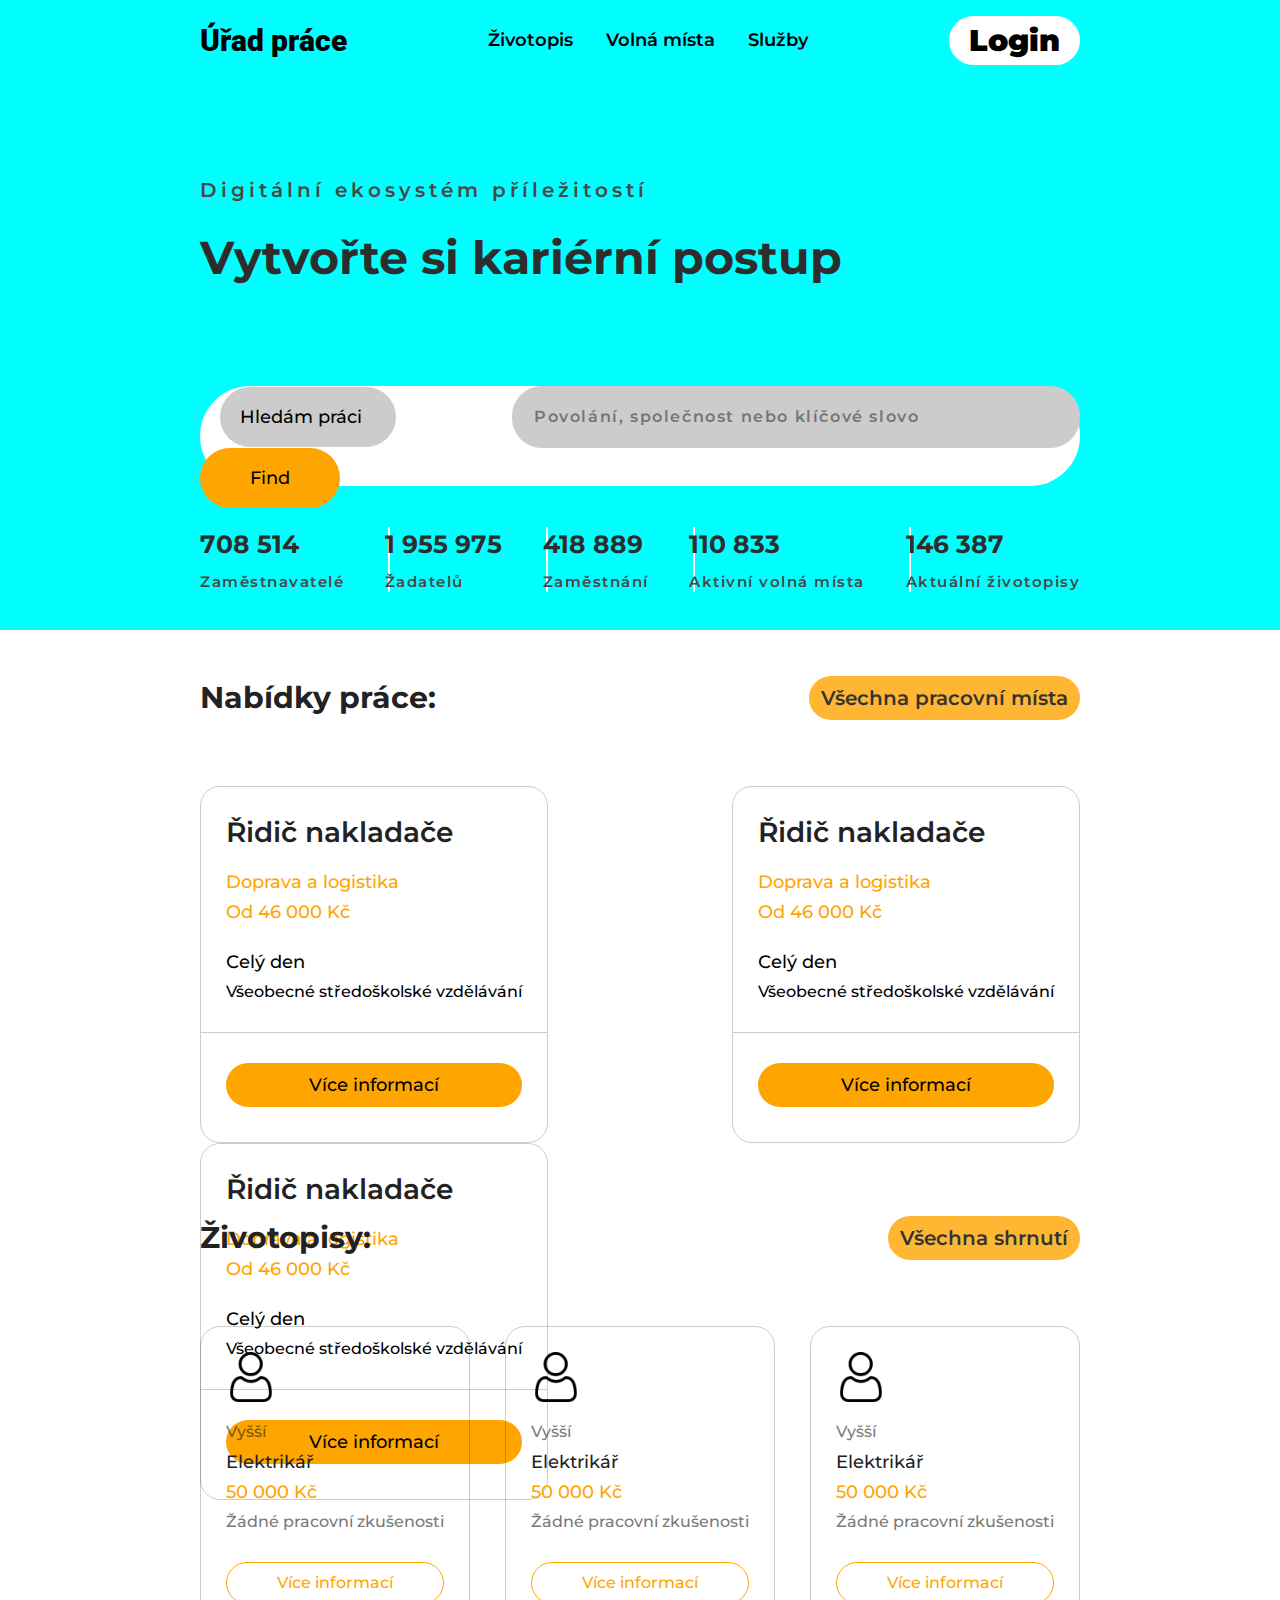
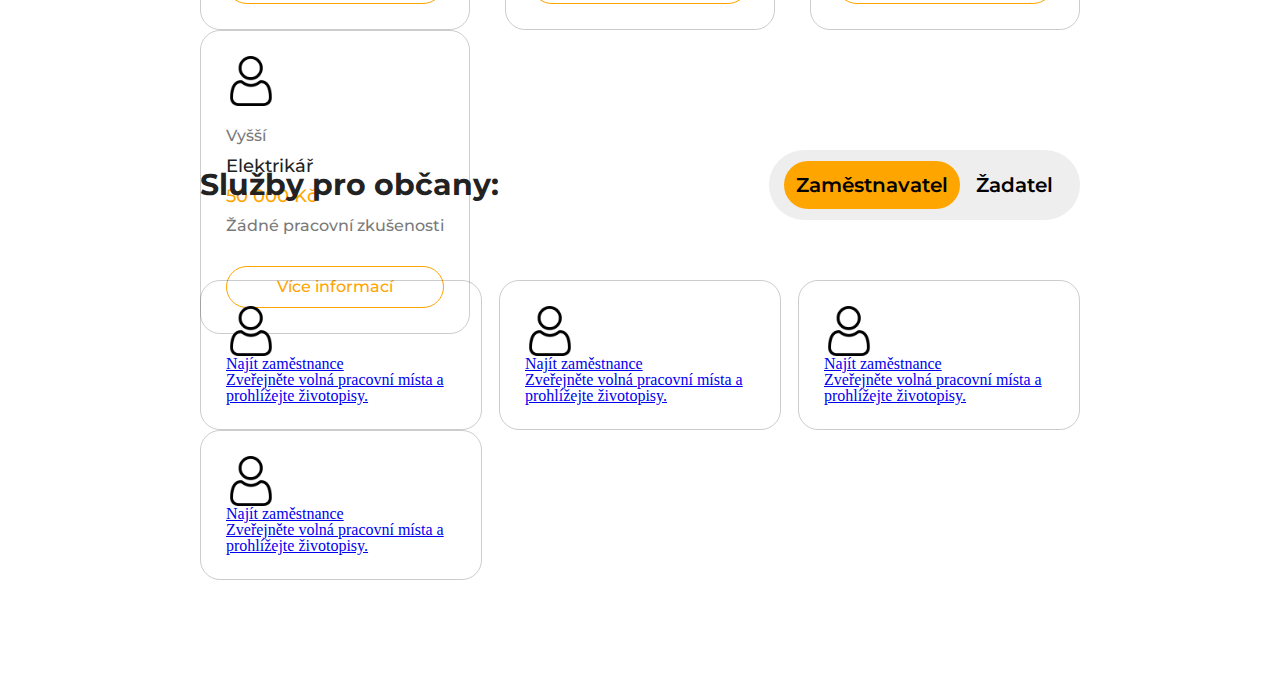
==== index.html @ 02a64252 "New page" ====
<!DOCTYPE html>
<html lang="en">
<head>
    <meta charset="UTF-8">
    <meta http-equiv="X-UA-Compatible" content="IE=edge">
    <meta name="viewport" content="width=device-width, initial-scale=1.0">
    <link rel="stylesheet" href="/css/reset.css">
    <link rel="stylesheet" href="/css/style.css">
    <link rel="stylesheet" href="/css/phone-version.css">
    <link rel="preconnect" href="https://fonts.googleapis.com"> 
    <link rel="preconnect" href="https://fonts.gstatic.com" crossorigin> 
    <link href="https://fonts.googleapis.com/css2?family=Montserrat:wght@400;500;600;700&family=Roboto:wght@900&display=swap" rel="stylesheet">
    <title>Úřad práce</title>
</head>
<body>
    <header>
        <div class="header">
            <div class="wrapper">
                <div class="logo">
                    <a href="#" class="logo__button">
                        <h3>Úřad práce</h3>
                    </a>
                </div>
                <div class="menu__button">
                    <span></span>
                    <span></span>
                    <span></span>
                </div>
                <div class="main__buttons">
                    <ul>
                        <li class="main__buttons-text"><a href="#">Životopis</a></li>
                        <li class="main__buttons-text"><a href="#">Volná místa</a></li>
                        <li class="main__buttons-text"><a href="#">Služby</a></li>
                    </ul>
                </div>
                <a href="/login/index.html" class="login">
                    <h3>Login</h3>
                </a>
            </div>
            <div class="subtitles">
                <p>Digitální ekosystém příležitostí</p>
                <h3>Vytvořte si kariérní postup</h3>
            </div>
            <div class="find__work">
                <a href="#" class="work__menu">
                    <p>Hledám práci</p>
                </a>
                <a href="#" class="work__menu_2">
                    <p>Hledám zaměstnance</p>
                </a>
                <form action="#" class="work__input">
                    <input type="text" placeholder="Povolání, společnost nebo klíčové slovo">
                </form>
                <a href="#" class="find">
                    <p>Find</p>
                </a>
            </div>
            <div class="numbers">
                <div class="numbers__info">
                    <h3>708 514</h3>
                    <p>Zaměstnavatelé</p>
                </div>
                <span></span>
                <div class="numbers__info">
                    <h3>1 955 975</h3>
                    <p>Žadatelů</p>
                </div>
                <span></span>
                <div class="numbers__info">
                    <h3>418 889</h3>
                    <p>Zaměstnání</p>
                </div>
                <span></span>
                <div class="numbers__info">
                    <h3>110 833</h3>
                    <p>Aktivní volná místa</p>
                </div>
                <span></span>
                <div class="numbers__info">
                    <h3>146 387</h3>
                    <p>Aktuální životopisy</p>
                </div>
            </div>
        </div>
    </header>
    <section class="main__section">
        <div class="work__list-info">
            <h3>Nabídky práce:</h3>
            <a href="#">Všechna pracovní místa</a>
        </div>

        <div class="work__list">

            <div class="list__item">
                <h3>Řidič nakladače</h3>
                <h2>Doprava a logistika<h2>
                <h2>Od 46 000 Kč<h2>
                <p>Сelý den</p>
                <p>Všeobecné středoškolské vzdělávání</p>
                <span></span>
                <div class="list__item-footer">
                    <a href="#">
                        <p>Více informací</p>
                    </a>
                </div>
            </div>

            <div class="list__item">
                <h3>Řidič nakladače</h3>
                <h2>Doprava a logistika<h2>
                <h2>Od 46 000 Kč<h2>
                <p>Сelý den</p>
                <p>Všeobecné středoškolské vzdělávání</p>
                <span></span>
                <div class="list__item-footer">
                    <a href="#">
                        <p>Více informací</p>
                    </a>
                </div>
            </div>

            <div class="list__item">
                <h3>Řidič nakladače</h3>
                <h2>Doprava a logistika<h2>
                <h2>Od 46 000 Kč<h2>
                <p>Сelý den</p>
                <p>Všeobecné středoškolské vzdělávání</p>
                <span></span>
                <div class="list__item-footer">
                    <a href="#">
                        <p>Více informací</p>
                    </a>
                </div>
            </div>

        </div>
    </section>

    <section class="main__section-2">
        <div class="cv__info">
            <h3>Životopisy:</h3>
            <a href="#">Všechna shrnutí</a>
        </div>
        <div class="cv__list">

            <div class="cv__item">
                <img src="./img/user.png" alt="user icon">
                <p>Vyšší</p>
                <h3>Elektrikář</h3>
                <h2>50 000 Kč</h2>
                <p>Žádné pracovní zkušenosti</p>
                <div class="cv__item-footer">
                    <a href="#">
                        <p>Více informací</p>
                    </a>
                </div>
            </div>

            <div class="cv__item">
                <img src="./img/user.png" alt="user icon">
                <p>Vyšší</p>
                <h3>Elektrikář</h3>
                <h2>50 000 Kč</h2>
                <p>Žádné pracovní zkušenosti</p>
                <div class="cv__item-footer">
                    <a href="#">
                        <p>Více informací</p>
                    </a>
                </div>
            </div>

            <div class="cv__item">
                <img src="./img/user.png" alt="user icon">
                <p>Vyšší</p>
                <h3>Elektrikář</h3>
                <h2>50 000 Kč</h2>
                <p>Žádné pracovní zkušenosti</p>
                <div class="cv__item-footer">
                    <a href="#">
                        <p>Více informací</p>
                    </a>
                </div>
            </div>

            <div class="cv__item">
                <img src="./img/user.png" alt="user icon">
                <p>Vyšší</p>
                <h3>Elektrikář</h3>
                <h2>50 000 Kč</h2>
                <p>Žádné pracovní zkušenosti</p>
                <div class="cv__item-footer">
                    <a href="#">
                        <p>Více informací</p>
                    </a>
                </div>
            </div>

        </div>
    </section>

    <section class="main__section-3">
        <div class="sluzby__info">
            <h3>Služby pro občany:</h3>
            <div class="sluzby__button">
                <a href="#">Zaměstnavatel</a>
                <a href="#">Žadatel</a>
            </div>
        </div>

        <div class="sluzby__list">
            <div class="sluzby__item">
                <a href="#">
                    <img src="./img/user.png" alt="user icon">
                    <h3>Najít zaměstnance</h3>
                    <h2>Zveřejněte volná pracovní místa a prohlížejte životopisy.</h2>
                </a>
            </div>
            <div class="sluzby__item">
                <a href="#">
                    <img src="./img/user.png" alt="user icon">
                    <h3>Najít zaměstnance</h3>
                    <h2>Zveřejněte volná pracovní místa a prohlížejte životopisy.</h2>
                </a>
            </div>
            <div class="sluzby__item">
                <a href="#">
                    <img src="./img/user.png" alt="user icon">
                    <h3>Najít zaměstnance</h3>
                    <h2>Zveřejněte volná pracovní místa a prohlížejte životopisy.</h2>
                </a>
            </div>
            <div class="sluzby__item">
                <a href="#">
                    <img src="./img/user.png" alt="user icon">
                    <h3>Najít zaměstnance</h3>
                    <h2>Zveřejněte volná pracovní místa a prohlížejte životopisy.</h2>
                </a>
            </div>
        </div>
    </section>
    <script src="/js/main.js"></script>
</body>
</html>
---- css/style.css ----
header{
    height: 70vh;
    background-color: aqua;
}
.wrapper{
    height: 80px;
    display: flex;
    flex-wrap: wrap;
    align-items: center;
    justify-content: space-between;

    padding: 0 200px;
}
.logo__button{
    text-decoration: none;
    cursor: pointer;
}
.logo__button h3{
    font-family: 'Roboto', sans-serif;
    font-weight: 900;
    font-size: 30px;
    line-height: 21px;
    color: #000;
}
.menu__button{
    display: none;
    background: #fff;
	padding: 10px;
	border-radius: 30px;
	cursor: pointer;
}
.menu__button span{
    display: block;
	width: 25px;
	height: 4px;
	background-color: #444;
	margin: 4px 0;
}
.main__buttons{
    width: 40%;
}
.main__buttons ul{
    display: flex;
    flex-wrap: wrap;
    align-items: center;
    justify-content: space-around;
}
.main__buttons ul li{
    font-family: 'Montserrat', sans-serif;
    font-style: normal;
    font-weight: 600;
    font-size: 18px;
    line-height: 22px;
}
.main__buttons ul li a{
    text-decoration: none;
    cursor: pointer;
    color: #000;
}
.main__buttons ul li a:hover{
    text-decoration: none;
    cursor: pointer;
    color: orange;
}
.login{
    background-color: #fff;
    padding: 12px 20px;
    border-radius: 30px;
}
.login{
    text-decoration: none;
    cursor: pointer;
    transition: 500ms ease;
}
.login h3{
    font-family: 'Montserrat', sans-serif;
    font-style: normal;
    font-weight: 900;
    font-size: 30px;
    line-height: 25px;
    color: #000;
}
.login:hover{
    background-color: #ddd;
}
.subtitles{
    padding: 100px 0 0 200px;
}
.subtitles p{
    font-family: 'Montserrat', sans-serif;
    font-style: normal;
    font-weight: 600;
    font-size: 20px;
    line-height: 20px;
    letter-spacing: 0.2em;
    color: #474747;
}
.subtitles h3{
    padding-top: 30px;
    font-family: 'Montserrat', sans-serif;
    font-style: normal;
    font-weight: 700;
    font-size: 46px;
    line-height: 56px;
    color: #2D2D2D;
}
.find__work{
    height: 100px;
    border-radius: 50px;
    background-color: #fff;
    margin: 100px 200px 0 200px;
    display: flex;
    flex-wrap: wrap;
    align-items: center;
    justify-content: space-between;
}
.find__work a:first-child {
    text-decoration: none;
    cursor: pointer;
    color: #000;
    margin-left: 20px;
    background-color: #ccc;
    display: flex;
    flex-wrap: wrap;
    align-items: center;
    border-radius: 30px;
    width: 20%;
    padding: 20px 0;
}
.work__menu_2{
    text-decoration: none;
    cursor: pointer;
    color: #000;
    margin-left: 20px;
    background-color: #ccc;
    display: none;
    flex-wrap: wrap;
    align-items: center;
    border-radius: 30px;
    width: 20%;
    padding: 20px 0;
}
.find__work a p{
    font-family: 'Montserrat', sans-serif;
    font-style: normal;
    font-weight: 500;
    font-size: 18px;
    line-height: 20px;
    margin-left: 20px;
}
.find__work form{
    text-decoration: none;
    cursor: pointer;
    width: 60%;
    background-color: #ccc;
    padding: 20px 20px;
    border-radius: 30px;
}
.find__work form input{
    border: 0;
    width: 90%;
    background-color: #ccc;
    font-family: 'Montserrat', sans-serif;
    font-style: normal;
    font-weight: 600;
    font-size: 16px;
    line-height: 20px;
    letter-spacing: 0.1em;
    color: #474747;
}
.find{
    text-decoration: none;
    color: #000;
    margin-right: 20px;
    margin-left: -20px;
    
}
.find p{
    background-color: orange;
    padding: 20px 50px;
    border-radius: 30px;
}
.numbers{
    display: flex;
    flex-wrap: wrap;
    align-items: center;
    justify-content: space-between;
    padding: 0 200px;
}
.numbers span{
    margin-right: -50px;
    margin-top: 40px;
    display: block;
    height: 65px;
    background-color: #fff;
    width: 2px;
}
.numbers__info h3{
    padding-top: 30px;
    font-family: 'Montserrat', sans-serif;
    font-style: normal;
    font-weight: 700;
    font-size: 25px;
    line-height: 56px;
    color: #2D2D2D;
}
.numbers__info p{
    font-family: 'Montserrat', sans-serif;
    font-style: normal;
    font-weight: 600;
    font-size: 15px;
    line-height: 20px;
    letter-spacing: 0.1em;
    color: #474747;
}
.main__section{
    height: 60vh;
}
.work__list-info{
    display: flex;
    flex-wrap: wrap;
    align-items: center;
    justify-content: space-between;
    padding: 0 200px;
    margin-top: 40px;
}
.work__list-info h3{
    font-family: 'Montserrat', sans-serif;
    font-style: normal;
    font-weight: 700;
    font-size: 30px;
    line-height: 56px;
}
.work__list-info a{
    background-color: orange;
    padding: 12px 12px;
    border-radius: 30px;
    text-decoration: none;
    font-family: 'Montserrat', sans-serif;
    font-style: normal;
    font-weight: 600;
    font-size: 20px;
    line-height: 20px;
    color: black;
    opacity: 0.8;
    transition: 300ms;
}
.work__list-info a:hover{
    opacity: 1;
    transition: 300ms;
}
.work__list{
    margin-top: 60px;
    display: flex;
    flex-wrap: wrap;
    align-items: center;
    justify-content: space-between;
    padding: 0 200px;
}
.list__item{
    padding: 25px 25px;
    border: 1px solid rgba(0, 0, 0, 0.2);
    border-radius: 20px;
}
.list__item span{
    display: flex;
    flex-wrap: wrap;
    align-items: center;
    margin-left: -25px;
    padding-right: 50px;
    width: 100%;
	height: 1px;
	background-color: rgba(0, 0, 0, 0.2);
}
.list__item h3{
    font-family: 'Montserrat', sans-serif;
    font-style: normal;
    font-weight: 600;
    font-size: 28px;
    line-height: 20px;
    margin-top: 10px;
    margin-bottom:30px;
}
.list__item h2{
    margin-bottom: 10px;
    font-family: 'Montserrat', sans-serif;
    font-style: normal;
    font-weight: 500;
    font-size:18px;
    line-height: 20px;
    color: orange;
}
.list__item p{
    color: black;
    margin-bottom: 7px;
    font-family: 'Montserrat', sans-serif;
    font-style: normal;
    font-weight: 500;
    font-size: 16px;
    line-height: 20px;
    margin-bottom: 10px;
}
.list__item p:first-child{
    font-size: 18px;
    margin-top: 30px;
}
.list__item p:not(:first-child){
    padding-bottom: 20px;
}
.list__item-footer a{
    text-decoration: none;
    text-align: center;
    align-items: center;
    border-radius: 30px;
}
.list__item-footer a p{
    display: block;
    background-color: orange;
    padding: 12px 0;
    border-radius: 30px;
    font-family: 'Montserrat', sans-serif;
    font-style: normal;
    font-weight: 500;
    line-height: 20px;
}
.main__section-2{
    height: 60vh;
}
.cv__info{
    display: flex;
    flex-wrap: wrap;
    align-items: center;
    padding: 0 200px;
    justify-content: space-between;
}
.cv__info h3{
    font-family: 'Montserrat', sans-serif;
    font-style: normal;
    font-weight: 700;
    font-size: 30px;
    line-height: 56px;
}
.cv__info a{
    background-color: orange;
    padding: 12px 12px;
    border-radius: 30px;
    text-decoration: none;
    font-family: 'Montserrat', sans-serif;
    font-style: normal;
    font-weight: 600;
    font-size: 20px;
    line-height: 20px;
    color: black;
    opacity: 0.8;
    transition: 300ms;
}
.cv__info a:hover{
    opacity: 1;
    transition: 300ms;
}
.cv__list{
    margin-top: 60px;
    display: flex;
    flex-wrap: wrap;
    align-items: center;
    justify-content: space-between;
    padding: 0 200px;
}
.cv__item{
    padding: 25px 25px;
    border: 1px solid rgba(0, 0, 0, 0.2);
    border-radius: 20px;
}
.cv__item img{
    height: 50px;
    width: 50px;
    margin-bottom: 20px;
}
.cv__item p{
    font-family: 'Montserrat', sans-serif;
    font-style: normal;
    font-weight: 500;
    font-size: 16px;
    line-height: 20px;
    opacity: 0.6;
    padding-bottom: 10px;
}
.cv__item h3{
    font-family: 'Montserrat', sans-serif;
    font-style: normal;
    font-weight: 500;
    font-size: 18px;
    line-height: 20px;
    padding-bottom: 10px;
}
.cv__item h2{
    font-family: 'Montserrat', sans-serif;
    font-style: normal;
    font-weight: 500;
    font-size: 18px;
    line-height: 20px;
    padding-bottom: 10px;
    color: orange;
}
.cv__item-footer a{
    margin-top: 20px;
    display: block;
    text-decoration: none;
    border: 1px solid orange;
    border-radius: 30px;
}
.cv__item-footer a p{
    text-align: center;
    color: orange;
    opacity: 1;
    padding: 10px 10px;
}
.main__section-3{
    height: 60vh;
}
.sluzby__info{
    display: flex;
    flex-wrap: wrap;
    align-items: center;
    justify-content: space-between;
    padding: 0 200px;
}
.sluzby__info h3{
    font-family: 'Montserrat', sans-serif;
    font-style: normal;
    font-weight: 700;
    font-size: 30px;
    line-height: 56px;
}
.sluzby__button{
    background-color: #eee;
    padding: 25px 15px;
    border-radius: 35px;

}
.sluzby__info a:first-child{
    background-color: orange;
}
.sluzby__info a{
    padding: 12px 12px;
    border-radius: 30px;
    text-decoration: none;
    font-family: 'Montserrat', sans-serif;
    font-style: normal;
    font-weight: 600;
    font-size: 20px;
    line-height: 20px;
    color: black;
}
.sluzby__item a img{
    height: 50px;
    width: 50px;
}
.sluzby__list{
    display: flex;
    flex-wrap: wrap;
    align-items: center;
    justify-content: space-between;
    padding: 0 200px;
    margin-top: 60px;
}
.sluzby__item{
    width: 230px;
    padding: 25px 25px;
    border: 1px solid rgba(0, 0, 0, 0.2);
    border-radius: 20px;
}
---- css/phone-version.css ----
@media screen and (min-width: 200px) and (max-width: 699px) {
    header{
        height: 85vh;
    }
    .wrapper{
        padding: 0 0;
        justify-content: space-around;
    }
    .menu__button{
        display: block;
    }
    .logo__button h3{
        font-size: 24px;
    }
    .login h3{
        font-size: 20px;
    }
    .main__buttons{
        display: none;
    }
    .subtitles {
        padding: 100px 0 0 0;
    }
    .subtitles h3{
        font-size: 38px;
        padding-left: 10px;
    }
    .subtitles p{
        font-size: 16px;
        padding-left: 10px;
    }
    .main__section{
        height: 175vh;
    }
    .find__work{
        margin: 200px 0 0 0;
    }
    .work__menu_2{
        display: flex;
        position: absolute;
        height: 20px;
        min-width: 70%;
        margin-top: -200px;
        margin-left: 10px;
    }
    .find__work a:first-child{
        position: absolute;
        height: 20px;
        min-width: 70%;
        margin-top: -340px;
        margin-left: 10px;
    }
    .find__work a p{
        font-size: 16px;
    }
    .numbers{
        display: none;
    }
    .find__work form{
        margin-left: 10px;
        width: 55%;
    }
    .find__work form input{
        font-size: 14px;
    }
    .find p{
        width:30%;
        padding: 20px 30px;
    }
    .work__list-info{
        padding: 0 30px;
    }
    .work__list-info h3{
        padding-bottom: 20px;
    }
    .work__list{
        padding: 0 30px;
    }
    .list__item{
        margin-bottom: 30px;
    }
    .main__section-2{
        height: 190vh;
    }
    .cv__info{
        padding: 0 30px;
    }
    .cv__info h3{
        padding-bottom: 20px;
    }
    .cv__list{
        padding: 0 30px;
    }
    .cv__item{
        margin-bottom: 30px;
    }
}
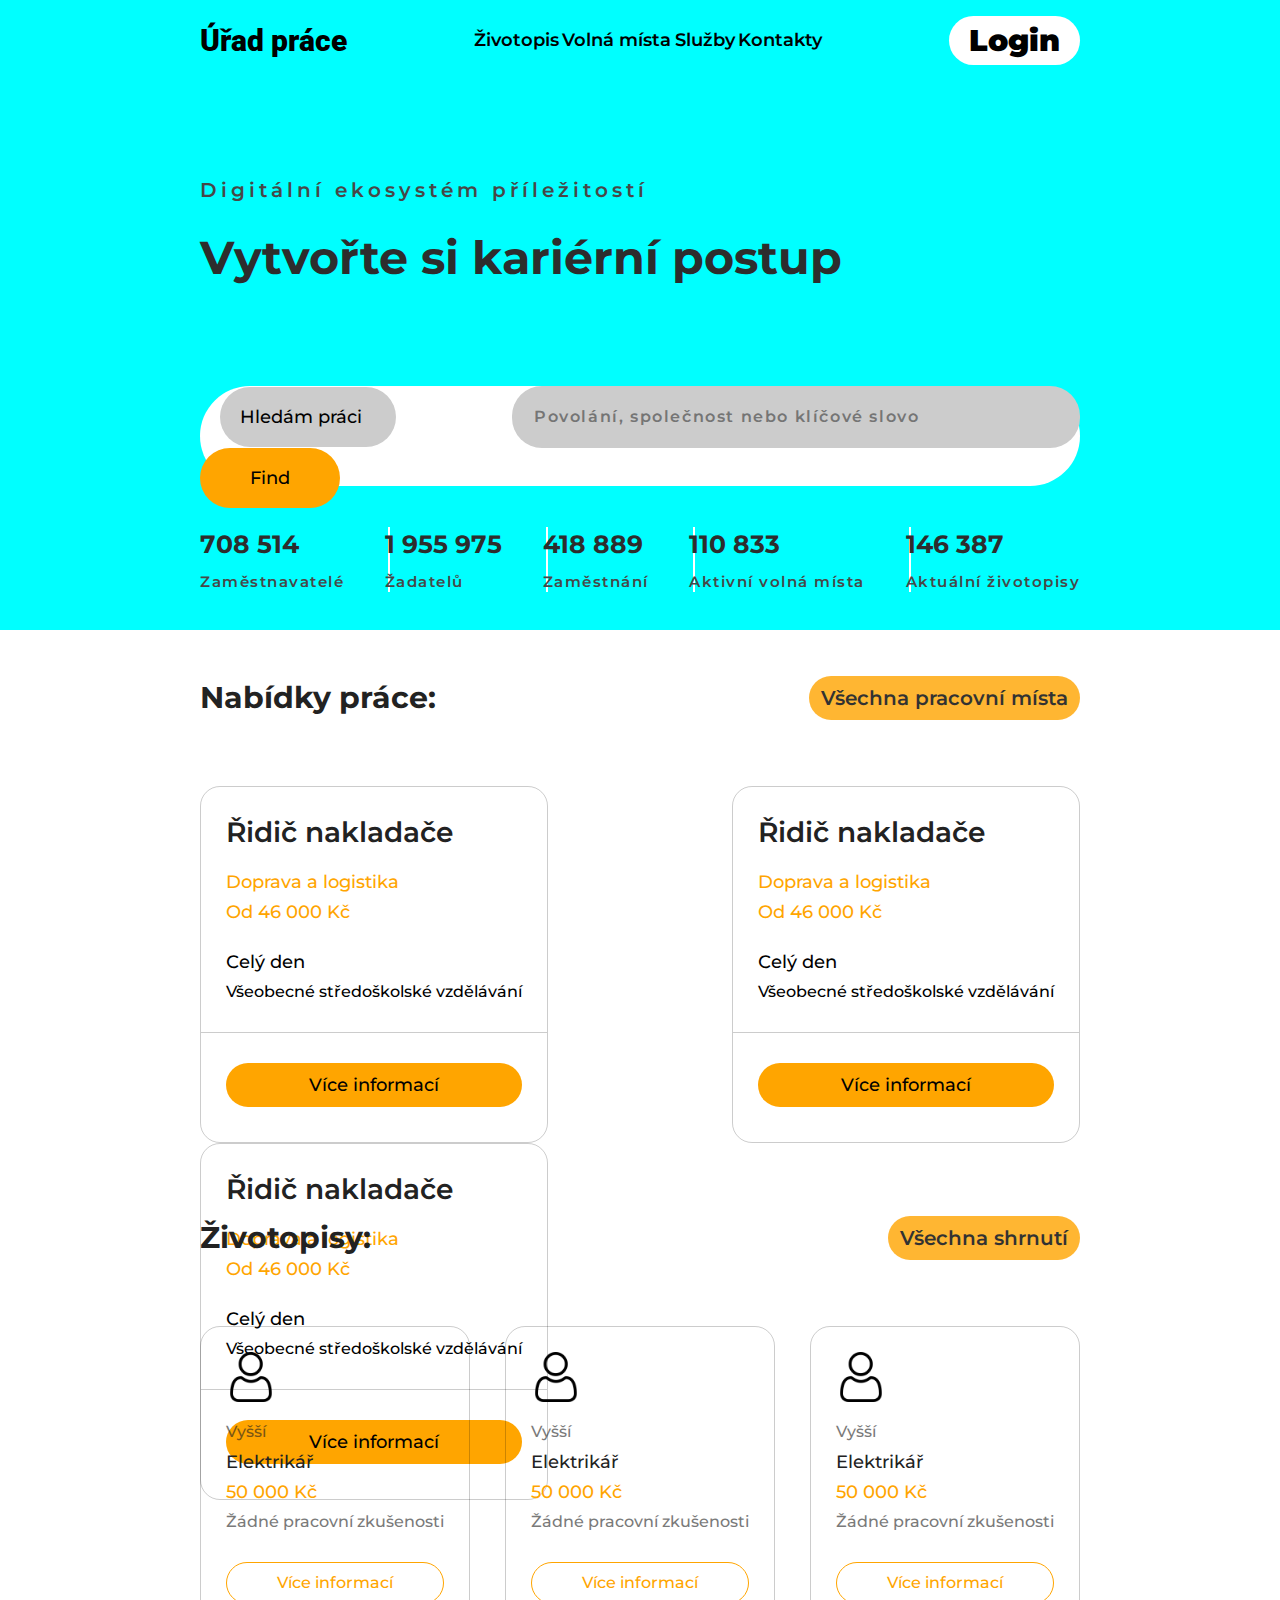
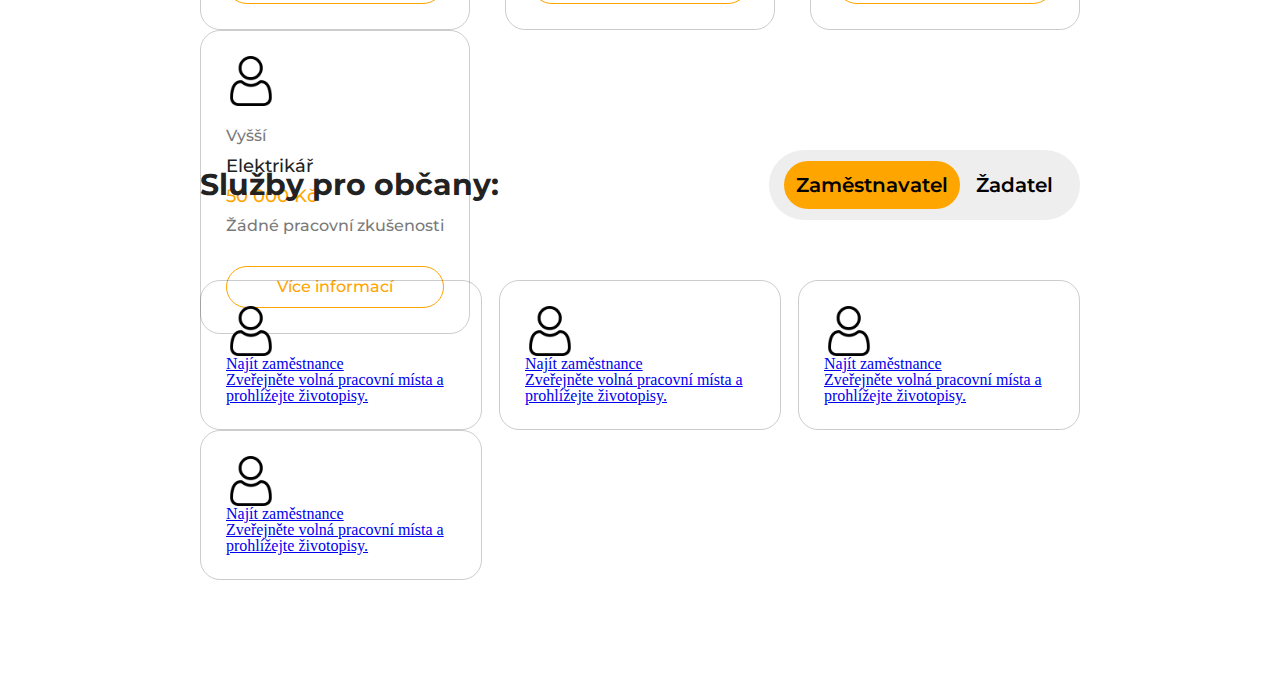
==== commit b37710b2: "added the kontakty" ====
--- a/index.html
+++ b/index.html
@@ -31,6 +31,7 @@
                         <li class="main__buttons-text"><a href="#">Životopis</a></li>
                         <li class="main__buttons-text"><a href="#">Volná místa</a></li>
                         <li class="main__buttons-text"><a href="#">Služby</a></li>
+                        <li class="main__buttons-text"><a href="#">Kontakty</a></li>
                     </ul>
                 </div>
                 <a href="/login/index.html" class="login">
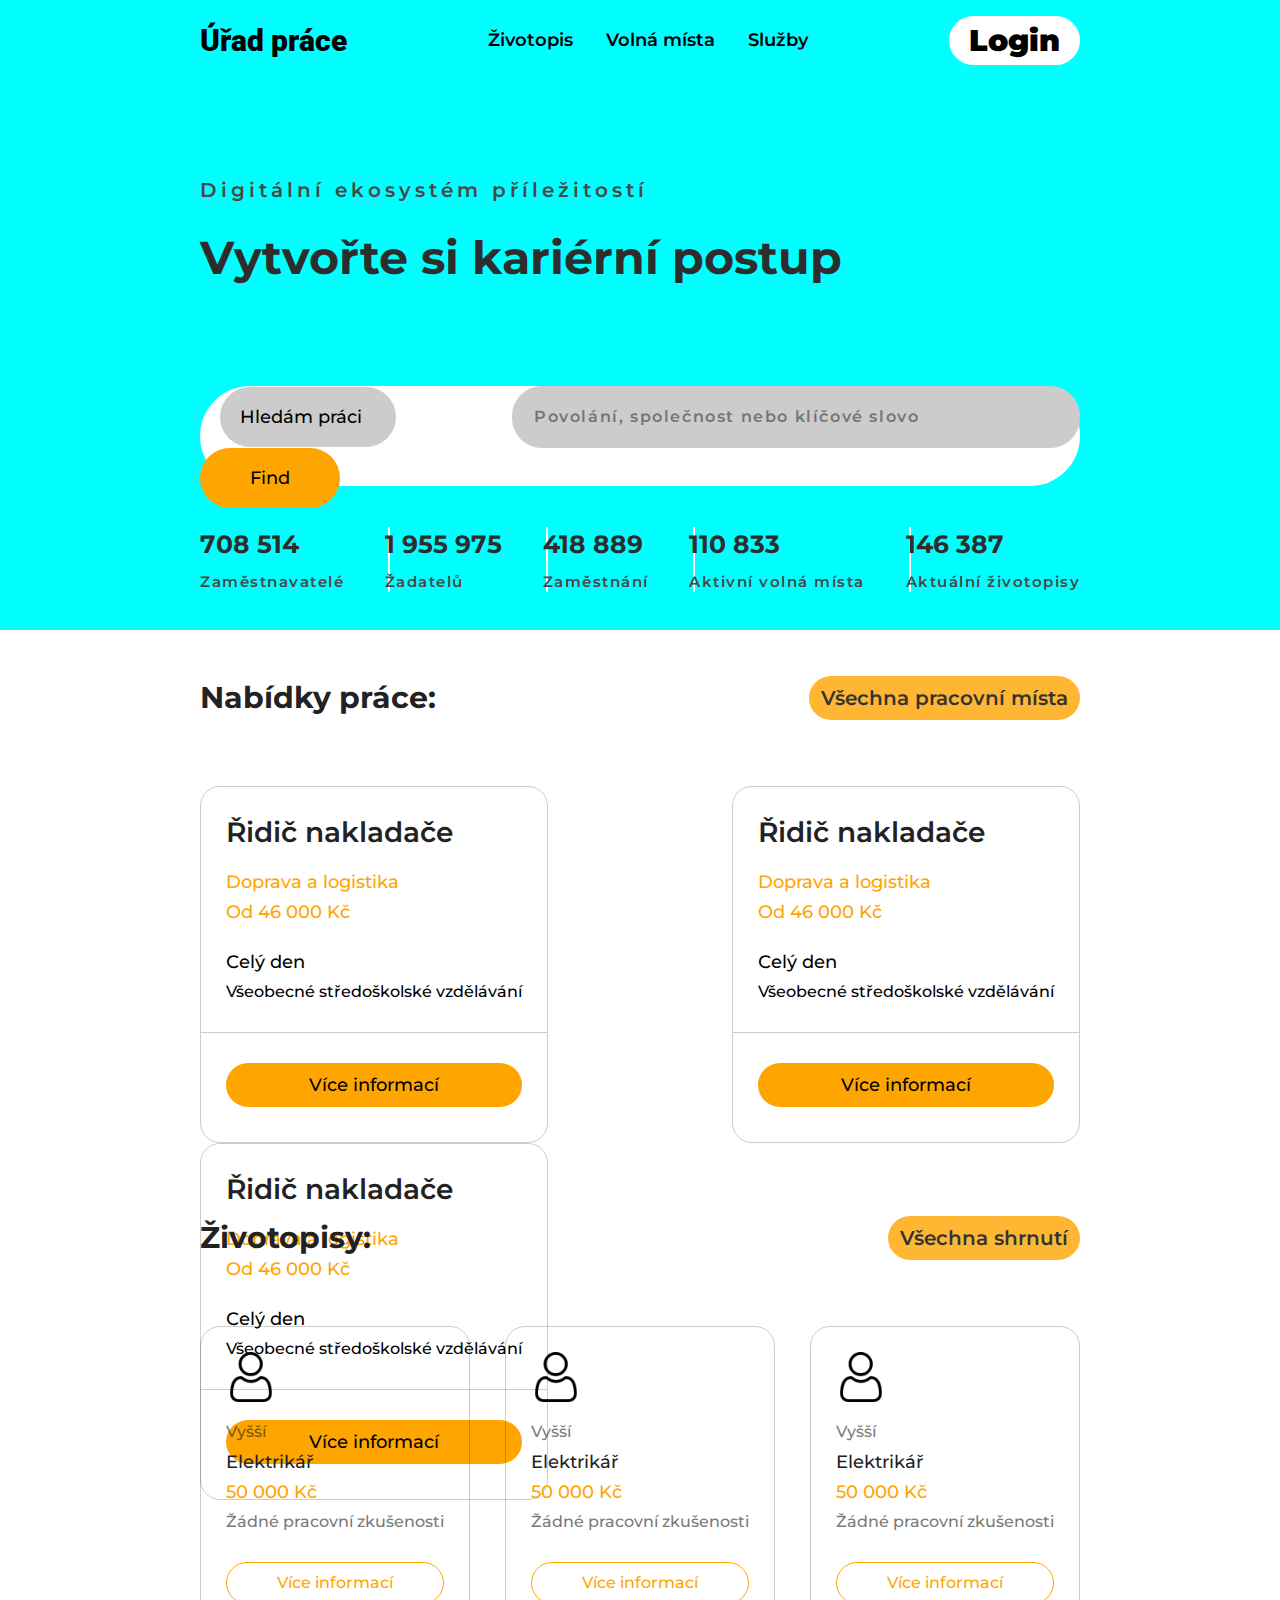
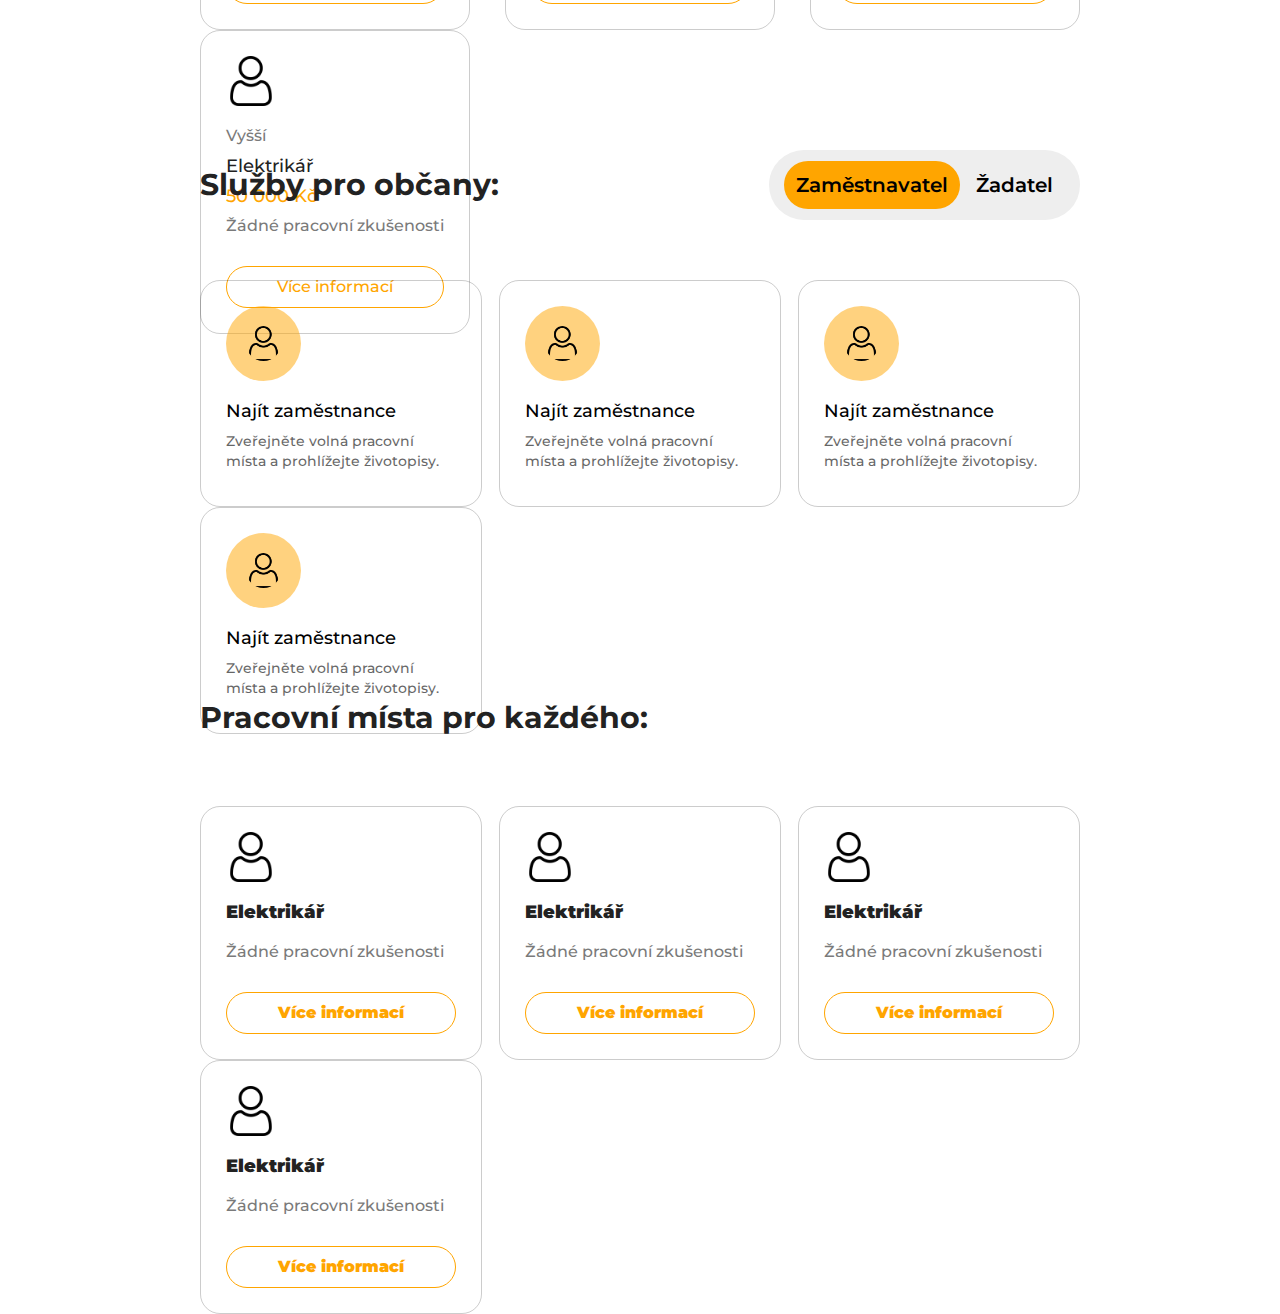
==== commit 846bb1f2: "1" ====
--- a/index.html
+++ b/index.html
@@ -13,6 +13,9 @@
     <title>Úřad práce</title>
 </head>
 <body>
+
+    <!--HEADER-->
+
     <header>
         <div class="header">
             <div class="wrapper">
@@ -31,10 +34,9 @@
                         <li class="main__buttons-text"><a href="#">Životopis</a></li>
                         <li class="main__buttons-text"><a href="#">Volná místa</a></li>
                         <li class="main__buttons-text"><a href="#">Služby</a></li>
-                        <li class="main__buttons-text"><a href="#">Kontakty</a></li>
                     </ul>
                 </div>
-                <a href="/login/index.html" class="login">
+                <a href="#" class="login">
                     <h3>Login</h3>
                 </a>
             </div>
@@ -84,6 +86,9 @@
             </div>
         </div>
     </header>
+
+    <!--NEW SECTION-->
+
     <section class="main__section">
         <div class="work__list-info">
             <h3>Nabídky práce:</h3>
@@ -137,6 +142,8 @@
         </div>
     </section>
 
+    <!--NEW SECTION-->
+
     <section class="main__section-2">
         <div class="cv__info">
             <h3>Životopisy:</h3>
@@ -198,6 +205,8 @@
 
         </div>
     </section>
+
+    <!--NEW SECTION-->
 
     <section class="main__section-3">
         <div class="sluzby__info">
@@ -209,33 +218,79 @@
         </div>
 
         <div class="sluzby__list">
-            <div class="sluzby__item">
-                <a href="#">
-                    <img src="./img/user.png" alt="user icon">
-                    <h3>Najít zaměstnance</h3>
-                    <h2>Zveřejněte volná pracovní místa a prohlížejte životopisy.</h2>
-                </a>
-            </div>
-            <div class="sluzby__item">
-                <a href="#">
-                    <img src="./img/user.png" alt="user icon">
-                    <h3>Najít zaměstnance</h3>
-                    <h2>Zveřejněte volná pracovní místa a prohlížejte životopisy.</h2>
-                </a>
-            </div>
-            <div class="sluzby__item">
-                <a href="#">
-                    <img src="./img/user.png" alt="user icon">
-                    <h3>Najít zaměstnance</h3>
-                    <h2>Zveřejněte volná pracovní místa a prohlížejte životopisy.</h2>
-                </a>
-            </div>
-            <div class="sluzby__item">
-                <a href="#">
-                    <img src="./img/user.png" alt="user icon">
-                    <h3>Najít zaměstnance</h3>
-                    <h2>Zveřejněte volná pracovní místa a prohlížejte životopisy.</h2>
-                </a>
+            
+            <a href="#" class="sluzby__item">
+                <img src="./img/user.png" alt="user icon">
+                <h3>Najít zaměstnance</h3>
+                <h2>Zveřejněte volná pracovní místa a prohlížejte životopisy.</h2>
+            </a>
+            <a href="#" class="sluzby__item">
+                <img src="./img/user.png" alt="user icon">
+                <h3>Najít zaměstnance</h3>
+                <h2>Zveřejněte volná pracovní místa a prohlížejte životopisy.</h2>
+            </a>
+            <a href="#" class="sluzby__item">
+                <img src="./img/user.png" alt="user icon">
+                <h3>Najít zaměstnance</h3>
+                <h2>Zveřejněte volná pracovní místa a prohlížejte životopisy.</h2>
+            </a>
+            <a href="#" class="sluzby__item">
+                <img src="./img/user.png" alt="user icon">
+                <h3>Najít zaměstnance</h3>
+                <h2>Zveřejněte volná pracovní místa a prohlížejte životopisy.</h2>
+            </a>
+            
+        </div>
+    </section>
+
+    <!--NEW SECTION-->
+
+    <section class="main__section-4">
+        <h3>Pracovní místa pro každého:</h3>
+
+        <div class="mista__list">
+            <div class="mista__item">
+                <img src="./img/user.png" alt="user icon">
+                <h3>Elektrikář</h3>
+                <p>Žádné pracovní zkušenosti</p>
+                <div class="mista__item-footer">
+                    <a href="#">
+                        <p>Více informací</p>
+                    </a>
+                </div>
+            </div>
+
+            <div class="mista__item">
+                <img src="./img/user.png" alt="user icon">
+                <h3>Elektrikář</h3>
+                <p>Žádné pracovní zkušenosti</p>
+                <div class="mista__item-footer">
+                    <a href="#">
+                        <p>Více informací</p>
+                    </a>
+                </div>
+            </div>
+
+            <div class="mista__item">
+                <img src="./img/user.png" alt="user icon">
+                <h3>Elektrikář</h3>
+                <p>Žádné pracovní zkušenosti</p>
+                <div class="mista__item-footer">
+                    <a href="#">
+                        <p>Více informací</p>
+                    </a>
+                </div>
+            </div>
+
+            <div class="mista__item">
+                <img src="./img/user.png" alt="user icon">
+                <h3>Elektrikář</h3>
+                <p>Žádné pracovní zkušenosti</p>
+                <div class="mista__item-footer">
+                    <a href="#">
+                        <p>Více informací</p>
+                    </a>
+                </div>
             </div>
         </div>
     </section>
--- a/css/style.css
+++ b/css/style.css
@@ -57,11 +57,13 @@
     text-decoration: none;
     cursor: pointer;
     color: #000;
+    transition: 300ms;
 }
 .main__buttons ul li a:hover{
     text-decoration: none;
     cursor: pointer;
     color: orange;
+    transition: 300ms;
 }
 .login{
     background-color: #fff;
@@ -115,7 +117,7 @@
     align-items: center;
     justify-content: space-between;
 }
-.find__work a:first-child {
+.work__menu {
     text-decoration: none;
     cursor: pointer;
     color: #000;
@@ -214,6 +216,9 @@
     letter-spacing: 0.1em;
     color: #474747;
 }
+
+/* NEW SECTION */
+
 .main__section{
     height: 60vh;
 }
@@ -323,7 +328,15 @@
     font-style: normal;
     font-weight: 500;
     line-height: 20px;
-}
+    transition: 300ms;
+}
+.list__item-footer a:hover p{
+    color: #fff;
+    transition: 300ms;
+}
+
+/* NEW SECTION */
+
 .main__section-2{
     height: 60vh;
 }
@@ -409,13 +422,25 @@
     text-decoration: none;
     border: 1px solid orange;
     border-radius: 30px;
+    transition: 300ms;
 }
 .cv__item-footer a p{
     text-align: center;
     color: orange;
     opacity: 1;
     padding: 10px 10px;
-}
+    transition: 300ms;
+}
+.cv__item-footer a:hover{
+    background-color: orange;
+    transition: 300ms;
+}
+.cv__item-footer a:hover p{
+    color: #fff;
+    transition: 300ms;
+}
+/* NEW SECTION */
+
 .main__section-3{
     height: 60vh;
 }
@@ -453,9 +478,12 @@
     line-height: 20px;
     color: black;
 }
-.sluzby__item a img{
-    height: 50px;
-    width: 50px;
+.sluzby__item img{
+    background-color: rgba(255, 165, 0, 0.5);
+    border-radius: 40px;
+    padding: 20px 20px;
+    height: 35px;
+    width: 35px;
 }
 .sluzby__list{
     display: flex;
@@ -471,4 +499,102 @@
     border: 1px solid rgba(0, 0, 0, 0.2);
     border-radius: 20px;
 }
-
+.sluzby__item{
+    text-decoration: none;
+    color: #000;
+}
+.sluzby__item h3{
+    margin-top: 20px;
+    font-family: 'Montserrat', sans-serif;
+    font-style: normal;
+    font-weight: 500;
+    font-size: 18px;
+    line-height: 20px;
+    padding-bottom: 10px;
+}
+.sluzby__item h2{
+    font-family: 'Montserrat', sans-serif;
+    font-style: normal;
+    font-weight: 500;
+    font-size: 14px;
+    line-height: 20px;
+    opacity: 0.6;
+    padding-bottom: 10px;
+}
+.sluzby__item:hover h3{
+    color: orange;
+}
+
+/* NEW SECTION */
+
+.main__section-4{
+    height: 60vh;
+}
+.main__section-4 h3:first-child{
+    padding: 0 200px;
+    font-family: 'Montserrat', sans-serif;
+    font-style: normal;
+    font-weight: 700;
+    font-size: 30px;
+    line-height: 56px;
+}
+.mista__list{
+    display: flex;
+    flex-wrap: wrap;
+    align-items: center;
+    justify-content: space-between;
+    padding: 0  200px;
+    margin-top: 60px;
+}
+.mista__item{
+    width: 230px;
+    padding: 25px 25px;
+    border: 1px solid rgba(0, 0, 0, 0.2);
+    border-radius: 20px;
+}
+.mista__item img{
+    width: 50px;
+    height: 50px;
+}
+.mista__item h3{
+    margin-top: 20px;
+    font-family: 'Montserrat', sans-serif;
+    font-style: normal;
+    font-weight: 900;
+    font-size: 18px;
+    line-height: 20px;
+    padding-bottom: 20px;
+}
+.mista__item p{
+    font-family: 'Montserrat', sans-serif;
+    font-style: normal;
+    font-weight: 500;
+    font-size: 16px;
+    line-height: 20px;
+    opacity: 0.6;
+    padding-bottom: 10px;
+}
+.mista__item-footer a{
+    margin-top: 20px;
+    display: block;
+    text-decoration: none;
+    border: 1px solid orange;
+    border-radius: 30px;
+    transition: 300ms;
+}
+.mista__item-footer a p{
+    text-align: center;
+    color: orange;
+    opacity: 1;
+    padding: 10px 10px;
+    font-weight: 900;
+    transition: 300ms;
+}
+.mista__item-footer a:hover{
+    background-color: orange;
+    transition: 300ms;
+}
+.mista__item-footer a:hover p{
+    color: #fff;
+    transition: 300ms;
+}
--- a/css/phone-version.css
+++ b/css/phone-version.css
@@ -1,6 +1,6 @@
 @media screen and (min-width: 200px) and (max-width: 699px) {
     header{
-        height: 85vh;
+        height: 100vh;
     }
     .wrapper{
         padding: 0 0;
@@ -30,51 +30,58 @@
         padding-left: 10px;
     }
     .main__section{
-        height: 175vh;
+        height: 170vh;
     }
     .find__work{
-        margin: 200px 0 0 0;
+        margin: 0 0;
+        margin-top: 50px;
+        width: 100%;
+        height: 350px;
+        padding: 30px 0;
+        background-color: rgb(242, 242, 242);
+        flex-direction: column;
+    }
+    .find__work form{
+        display: block;
+        width: 70%;
+    }
+    .work__menu{
+        background-color: orange;
+        margin: 0 0;
+        display: block;
+        width: 70%;
+        text-align: center;
     }
     .work__menu_2{
-        display: flex;
-        position: absolute;
-        height: 20px;
-        min-width: 70%;
-        margin-top: -200px;
-        margin-left: 10px;
-    }
-    .find__work a:first-child{
-        position: absolute;
-        height: 20px;
-        min-width: 70%;
-        margin-top: -340px;
-        margin-left: 10px;
+        margin: 0 0;
+        display: block;
+        width: 70%;
+        text-align: center;
     }
     .find__work a p{
-        font-size: 16px;
+        margin: 0 0;
+        text-align: center;
+    }
+    .find{
+        margin: 0 0;
+        width: 40%;
+    }
+    .find p{
+        padding: 20px 10px;
     }
     .numbers{
         display: none;
     }
-    .find__work form{
-        margin-left: 10px;
-        width: 55%;
-    }
-    .find__work form input{
-        font-size: 14px;
-    }
-    .find p{
-        width:30%;
-        padding: 20px 30px;
-    }
     .work__list-info{
-        padding: 0 30px;
+        padding: 0 0;
+        flex-direction: column;
     }
     .work__list-info h3{
         padding-bottom: 20px;
     }
     .work__list{
-        padding: 0 30px;
+        padding: 0 0;
+        flex-direction: column;
     }
     .list__item{
         margin-bottom: 30px;
@@ -83,15 +90,42 @@
         height: 190vh;
     }
     .cv__info{
-        padding: 0 30px;
+        padding: 0 0;
+        flex-direction: column;
     }
     .cv__info h3{
         padding-bottom: 20px;
     }
     .cv__list{
-        padding: 0 30px;
+        padding: 0 0;
+        flex-direction: column;
     }
     .cv__item{
         margin-bottom: 30px;
     }
+    .sluzby__info{
+        padding: 0 0;
+        flex-direction: column;
+    }
+    .sluzby__list{
+        padding: 0 0;
+        flex-direction: column;
+    }
+    .sluzby__item{
+        margin-bottom: 30px;
+    }
+    .main__section-3{
+        height: 155vh;
+    }
+    .main__section-4 h3:first-child{
+        padding: 0 0 ;
+        text-align: center;
+    }
+    .mista__list{
+        padding: 0 0;
+        flex-direction: column;
+    }
+    .mista__item{
+        margin-bottom: 30px;
+    }
 }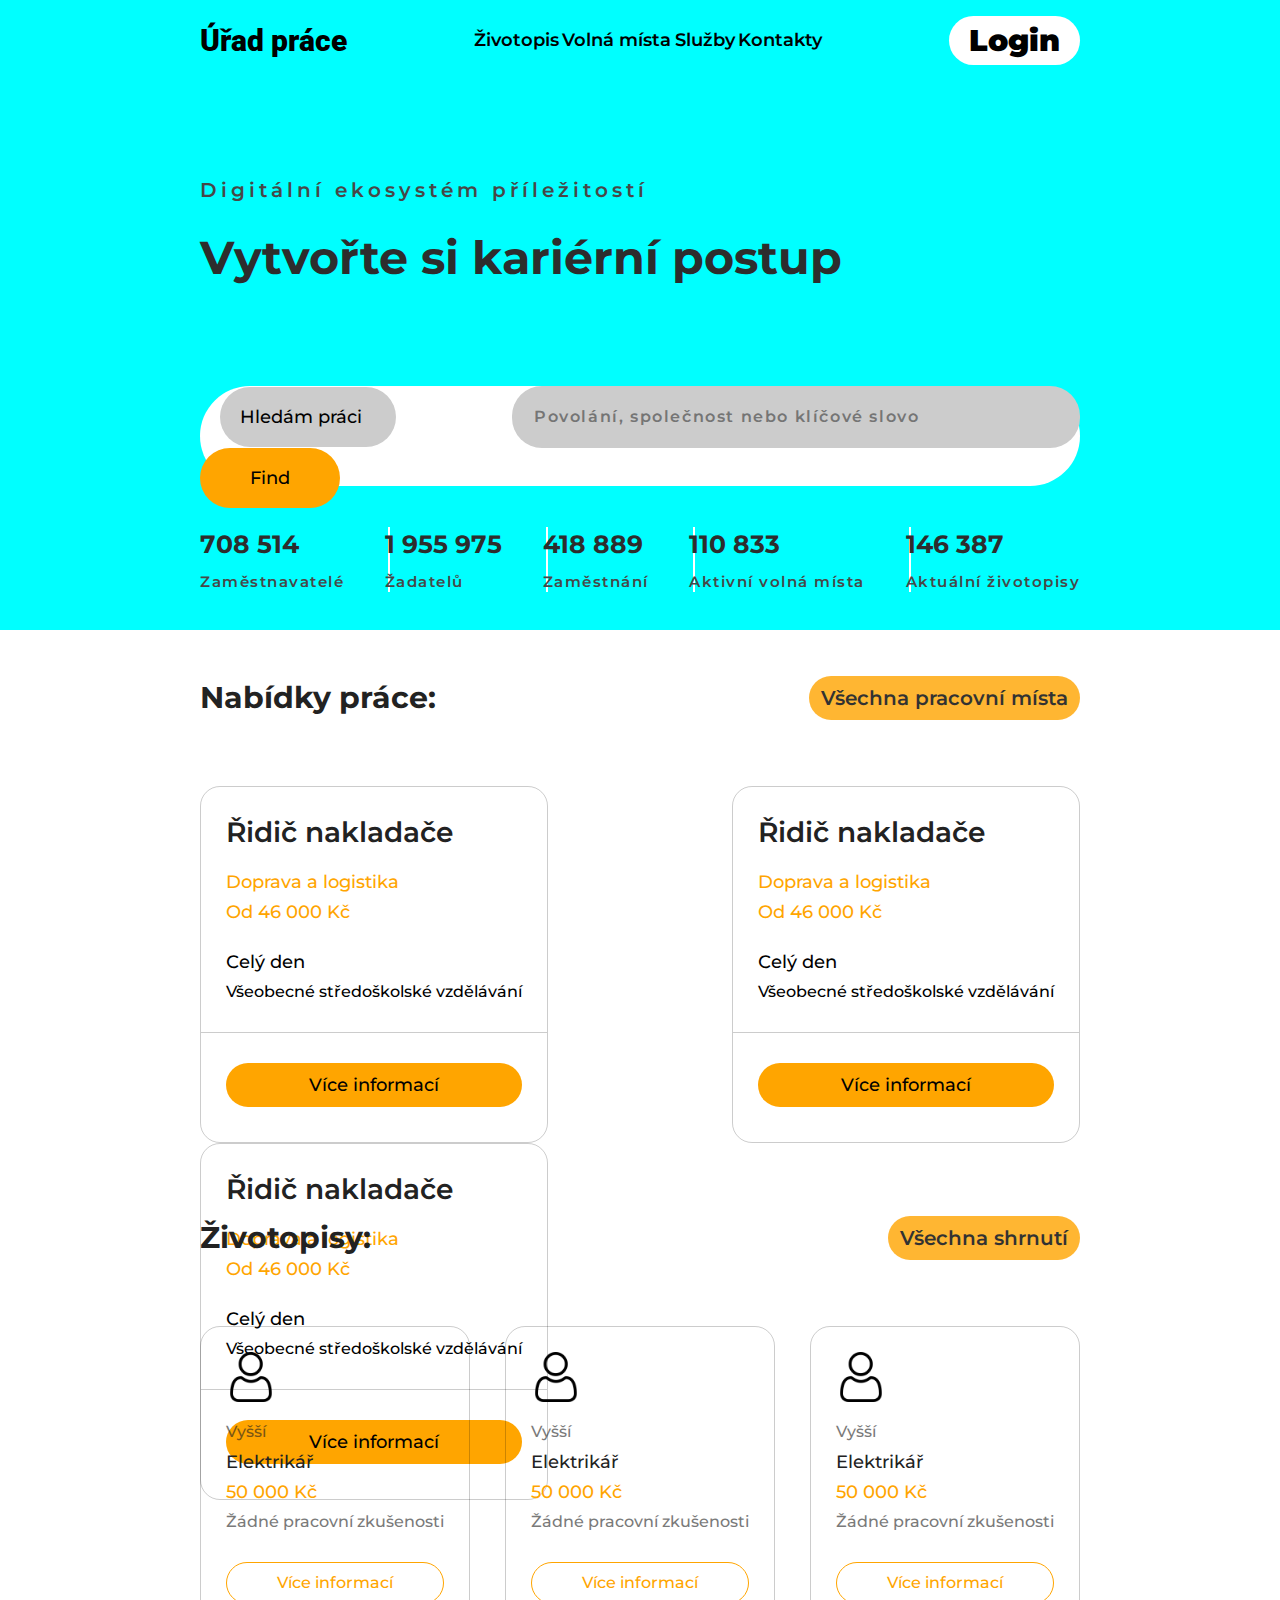
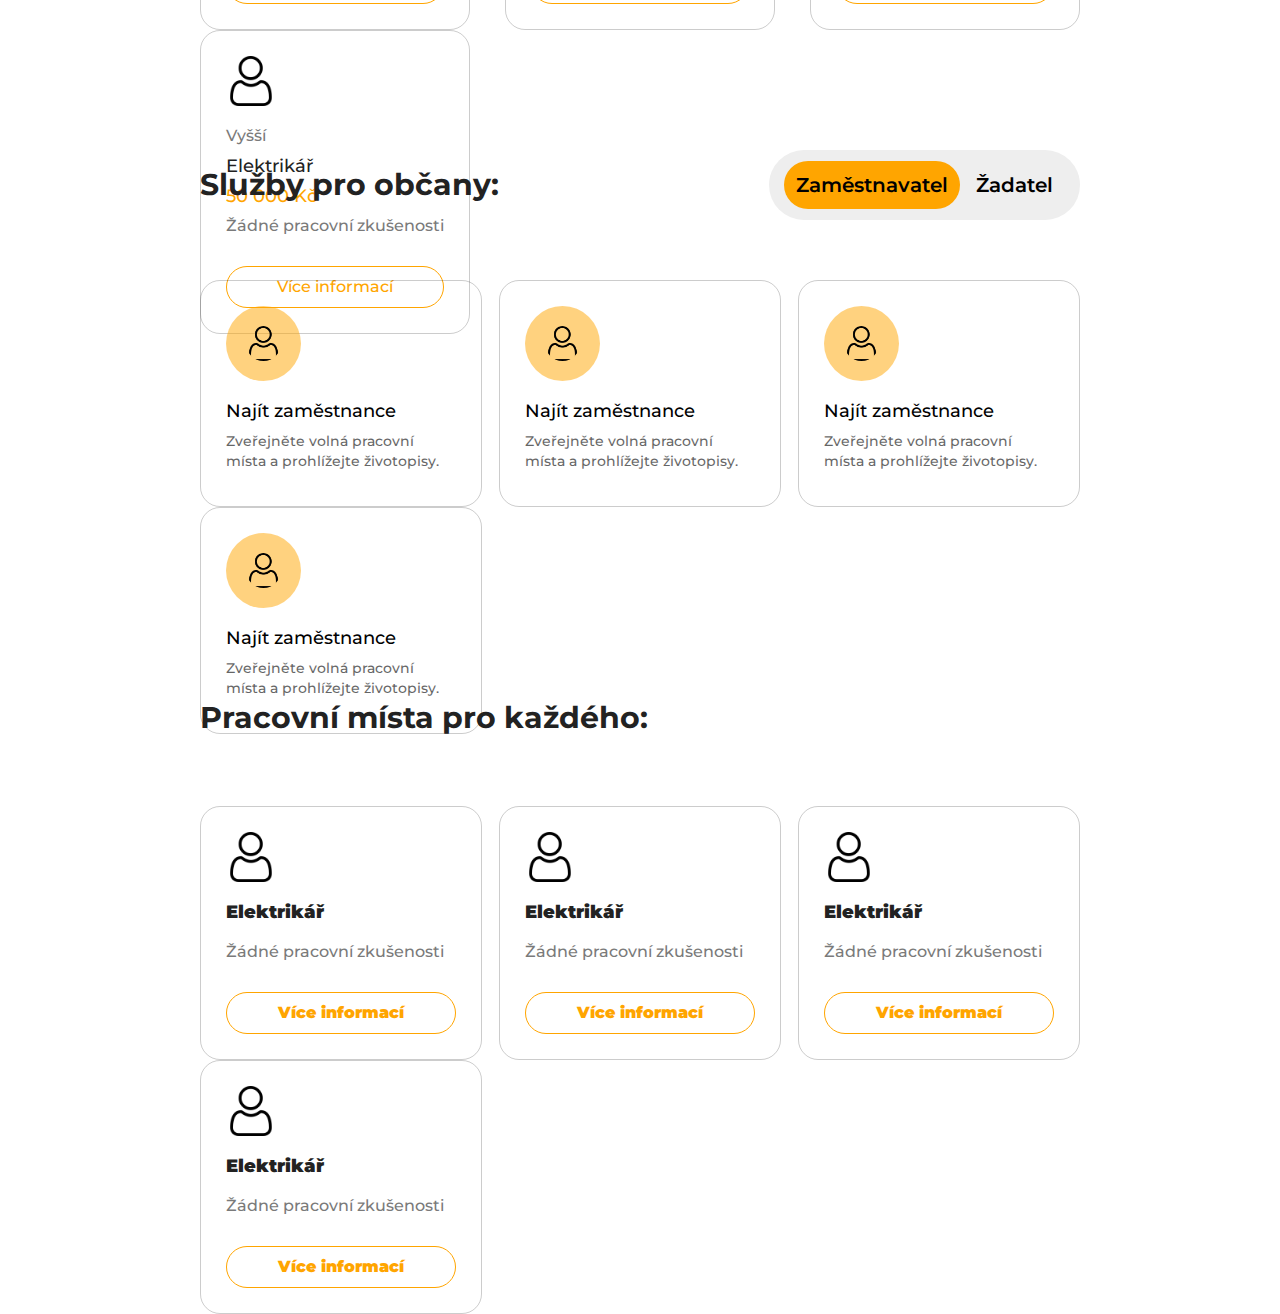
==== commit d7d22826: "Merge branch 'main' of https://github.com/teogen404/urad-prace" ====
--- a/index.html
+++ b/index.html
@@ -34,9 +34,10 @@
                         <li class="main__buttons-text"><a href="#">Životopis</a></li>
                         <li class="main__buttons-text"><a href="#">Volná místa</a></li>
                         <li class="main__buttons-text"><a href="#">Služby</a></li>
+                        <li class="main__buttons-text"><a href="#">Kontakty</a></li>
                     </ul>
                 </div>
-                <a href="#" class="login">
+                <a href="/login/index.html" class="login">
                     <h3>Login</h3>
                 </a>
             </div>
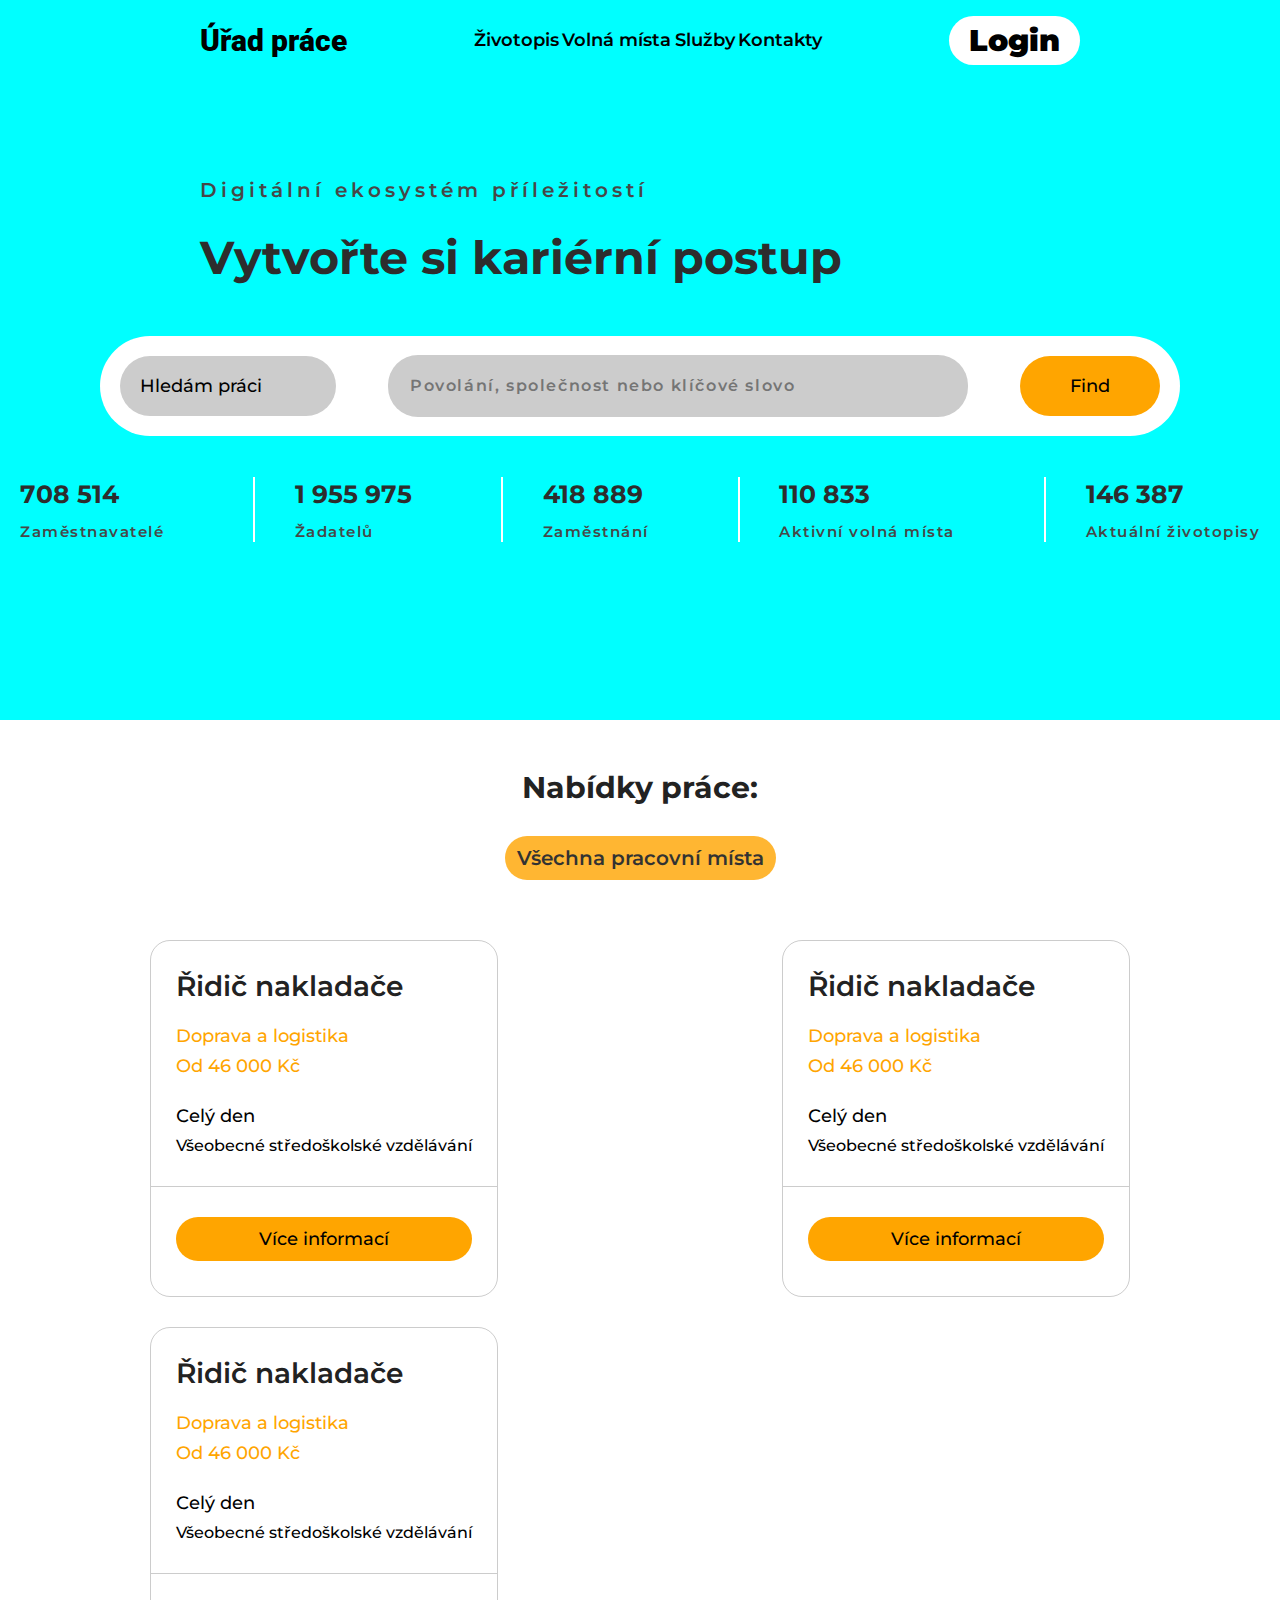
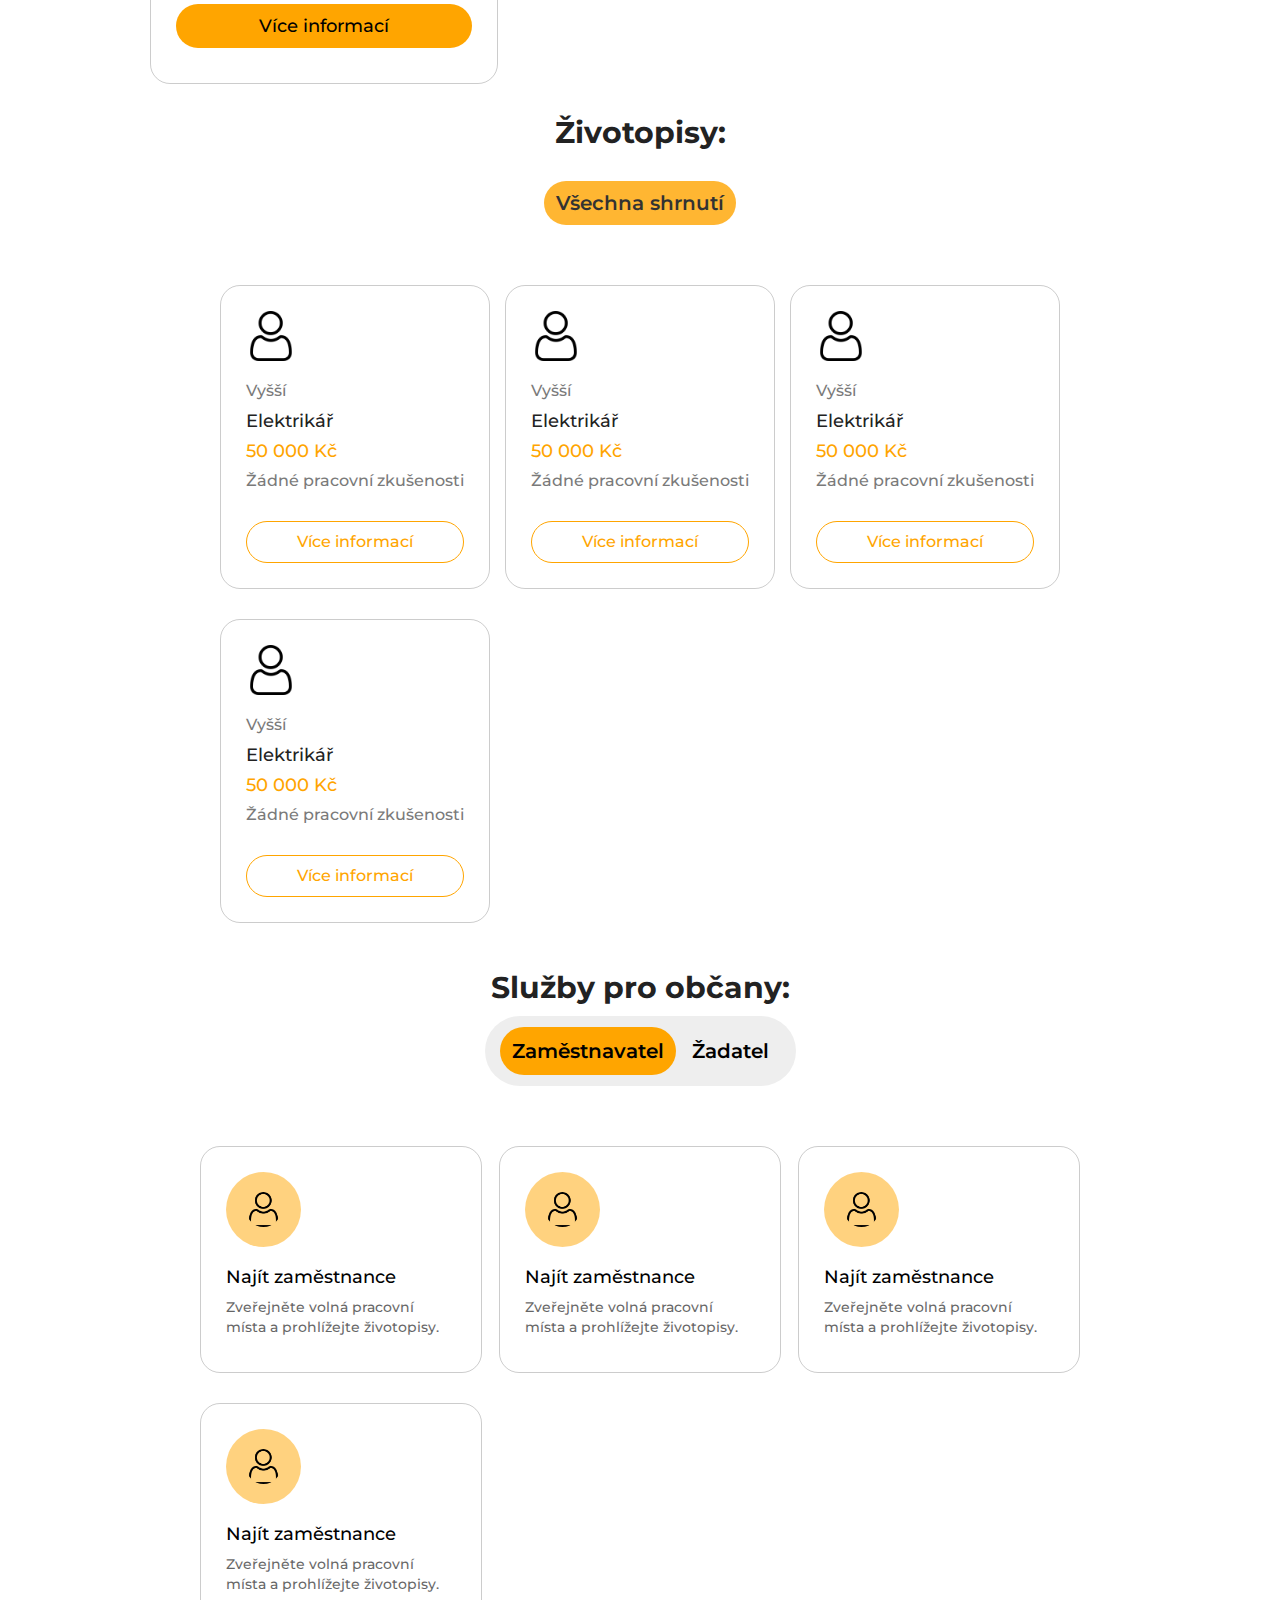
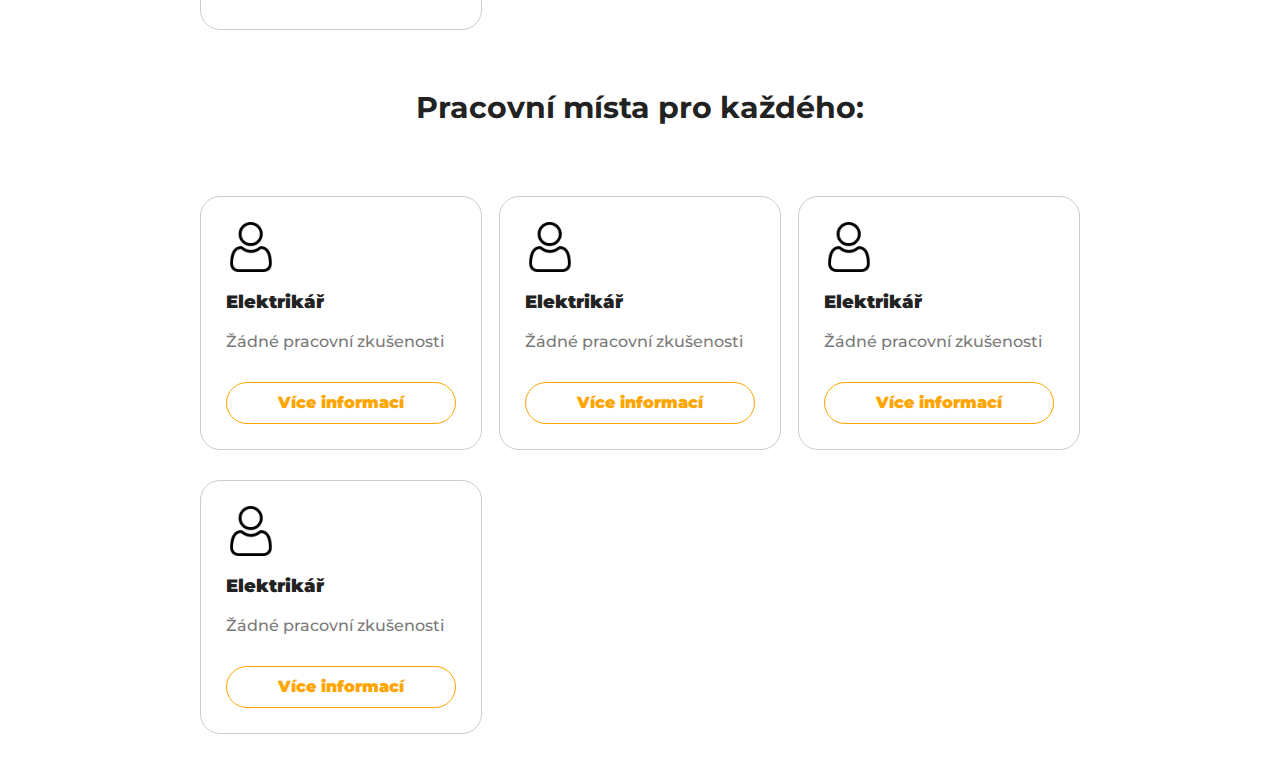
==== commit d39421fe: "menu ebanoe" ====
--- a/index.html
+++ b/index.html
@@ -24,17 +24,17 @@
                         <h3>Úřad práce</h3>
                     </a>
                 </div>
-                <div class="menu__button">
+                <div class="menu__button" onclick="openMenu()">
                     <span></span>
                     <span></span>
                     <span></span>
                 </div>
                 <div class="main__buttons">
                     <ul>
-                        <li class="main__buttons-text"><a href="#">Životopis</a></li>
-                        <li class="main__buttons-text"><a href="#">Volná místa</a></li>
-                        <li class="main__buttons-text"><a href="#">Služby</a></li>
-                        <li class="main__buttons-text"><a href="#">Kontakty</a></li>
+                        <a href="#"><li class="main__buttons-text">Životopis</li></a>
+                        <a href="#"><li class="main__buttons-text">Volná místa</li></a>
+                        <a href="#"><li class="main__buttons-text">Služby</li></a>
+                        <a href="#"><li class="main__buttons-text">Kontakty</li></a>
                     </ul>
                 </div>
                 <a href="/login/index.html" class="login">
--- a/css/style.css
+++ b/css/style.css
@@ -154,7 +154,7 @@
 .find__work form{
     text-decoration: none;
     cursor: pointer;
-    width: 60%;
+    width: 50%;
     background-color: #ccc;
     padding: 20px 20px;
     border-radius: 30px;
@@ -442,7 +442,7 @@
 /* NEW SECTION */
 
 .main__section-3{
-    height: 60vh;
+    height: 70vh;
 }
 .sluzby__info{
     display: flex;
@@ -498,6 +498,7 @@
     padding: 25px 25px;
     border: 1px solid rgba(0, 0, 0, 0.2);
     border-radius: 20px;
+    margin-bottom: 20px;
 }
 .sluzby__item{
     text-decoration: none;
@@ -551,6 +552,7 @@
     padding: 25px 25px;
     border: 1px solid rgba(0, 0, 0, 0.2);
     border-radius: 20px;
+    margin-bottom: 20px;
 }
 .mista__item img{
     width: 50px;
@@ -598,3 +600,37 @@
     color: #fff;
     transition: 300ms;
 }
+.menu__button.active{
+    position: fixed;
+    z-index: 1;
+}
+.main__buttons.active{
+    padding-top: 100px;
+    display: flex;
+    position: fixed;
+    width: 100%;
+    height: 100vh;
+    margin-top: 100vh;
+    background-color: rgba(0, 0, 0, 0.5);
+    justify-content: space-around;
+    flex-direction: column;
+}
+.main__buttons.active ul{
+    flex-direction: column;
+    margin-top: -100px;
+    height: 70%;
+}
+.main__buttons.active ul li{
+    text-align: center;
+    padding: 15px 50px;
+    background-color: rgba(255, 255, 255, 0.9);
+    border-radius: 30px;
+}
+body.active{
+    overflow: hidden;
+}
+.main__buttons ul a{
+    text-decoration: none;
+    color: #000;
+}
+
--- a/css/phone-version.css
+++ b/css/phone-version.css
@@ -128,4 +128,201 @@
     .mista__item{
         margin-bottom: 30px;
     }
-}+}
+@media screen and (min-width: 700px) and (max-width: 999px) {
+    header{
+        height: 100vh;
+    }
+    .wrapper{
+        padding: 0 0;
+        justify-content: space-around;
+    }
+    .menu__button{
+        display: block;
+    }
+    .logo__button h3{
+        font-size: 24px;
+    }
+    .login h3{
+        font-size: 20px;
+    }
+    .main__buttons{
+        display: none;
+    }
+    .subtitles {
+        padding: 100px 0 0 0;
+    }
+    .subtitles h3{
+        font-size: 38px;
+        padding-left: 10px;
+    }
+    .subtitles p{
+        font-size: 16px;
+        padding-left: 10px;
+    }
+    .main__section{
+        height: 150vh;
+    }
+    .find__work{
+        margin: 0 0;
+        margin-top: 50px;
+        width: 100%;
+        height: 350px;
+        padding: 30px 0;
+        background-color: rgb(242, 242, 242);
+        flex-direction: column;
+    }
+    .find__work form{
+        display: block;
+        width: 70%;
+    }
+    .work__menu{
+        background-color: orange;
+        margin: 0 0;
+        display: block;
+        width: 70%;
+        text-align: center;
+    }
+    .work__menu_2{
+        margin: 0 0;
+        display: block;
+        width: 70%;
+        text-align: center;
+    }
+    .find__work a p{
+        margin: 0 0;
+        text-align: center;
+    }
+    .find{
+        margin: 0 0;
+        width: 40%;
+    }
+    .find p{
+        padding: 20px 10px;
+    }
+    .numbers{
+        display: none;
+    }
+    .work__list-info{
+        padding: 0 0;
+        flex-direction: column;
+    }
+    .work__list-info h3{
+        padding-bottom: 20px;
+    }
+    .work__list{
+        padding: 0 0;
+        flex-direction: column;
+    }
+    .list__item{
+        margin-bottom: 30px;
+    }
+    .main__section-2{
+        height: 110vh;
+    }
+    .cv__info{
+        padding: 0 0;
+        flex-direction: column;
+    }
+    .cv__info h3{
+        padding-bottom: 20px;
+    }
+    .cv__list{
+        padding: 0 80px;
+    }
+    .cv__item{
+        margin-bottom: 30px;
+    }
+    .sluzby__info{
+        padding: 0 0;
+        flex-direction: column;
+    }
+    .sluzby__list{
+        padding: 0 65px;
+    }
+    .sluzby__item{
+        margin-bottom: 30px;
+    }
+    .main__section-3{
+        height: 95vh;
+    }
+    .main__section-4 h3:first-child{
+        padding: 0 0 ;
+        text-align: center;
+    }
+    .mista__list{
+        padding: 0 65px;
+    }
+    .mista__item{
+        margin-bottom: 30px;
+    }
+}
+
+@media screen and (min-width: 1000px) and (max-width: 1499px) {
+    header{
+        height: 80vh;
+    }
+    .main__section{
+        height: 105vh;
+    }
+    .find__work{
+        margin: 0 100px;
+        margin-top: 50px;
+    }
+    .numbers{
+        display: flex;
+        padding: 0 20px;
+    }
+    .work__list-info{
+        padding: 0 0;
+        flex-direction: column;
+    }
+    .work__list-info h3{
+        padding-bottom: 20px;
+    }
+    .work__list{
+        padding: 0 150px;
+    }
+    .list__item{
+        margin-bottom: 30px;
+    }
+    .main__section-2{
+        height: 95vh;
+    }
+    .cv__info{
+        padding: 0 0;
+        flex-direction: column;
+    }
+    .cv__info h3{
+        padding-bottom: 20px;
+    }
+    .cv__list{
+        padding: 0 220px;
+    }
+    .cv__item{
+        margin-bottom: 30px;
+    }
+    .sluzby__info{
+        padding: 0 0;
+        flex-direction: column;
+    }
+    .sluzby__list{
+        padding: 0 200px;
+    }
+    .sluzby__item{
+        margin-bottom: 30px;
+    }
+    .main__section-3{
+        height: 80vh;
+    }
+    .main__section-4 h3:first-child{
+        padding: 0 0 ;
+        text-align: center;
+    }
+    .mista__list{
+        padding: 0 200px;
+    }
+    .mista__item{
+        margin-bottom: 30px;
+    }
+}
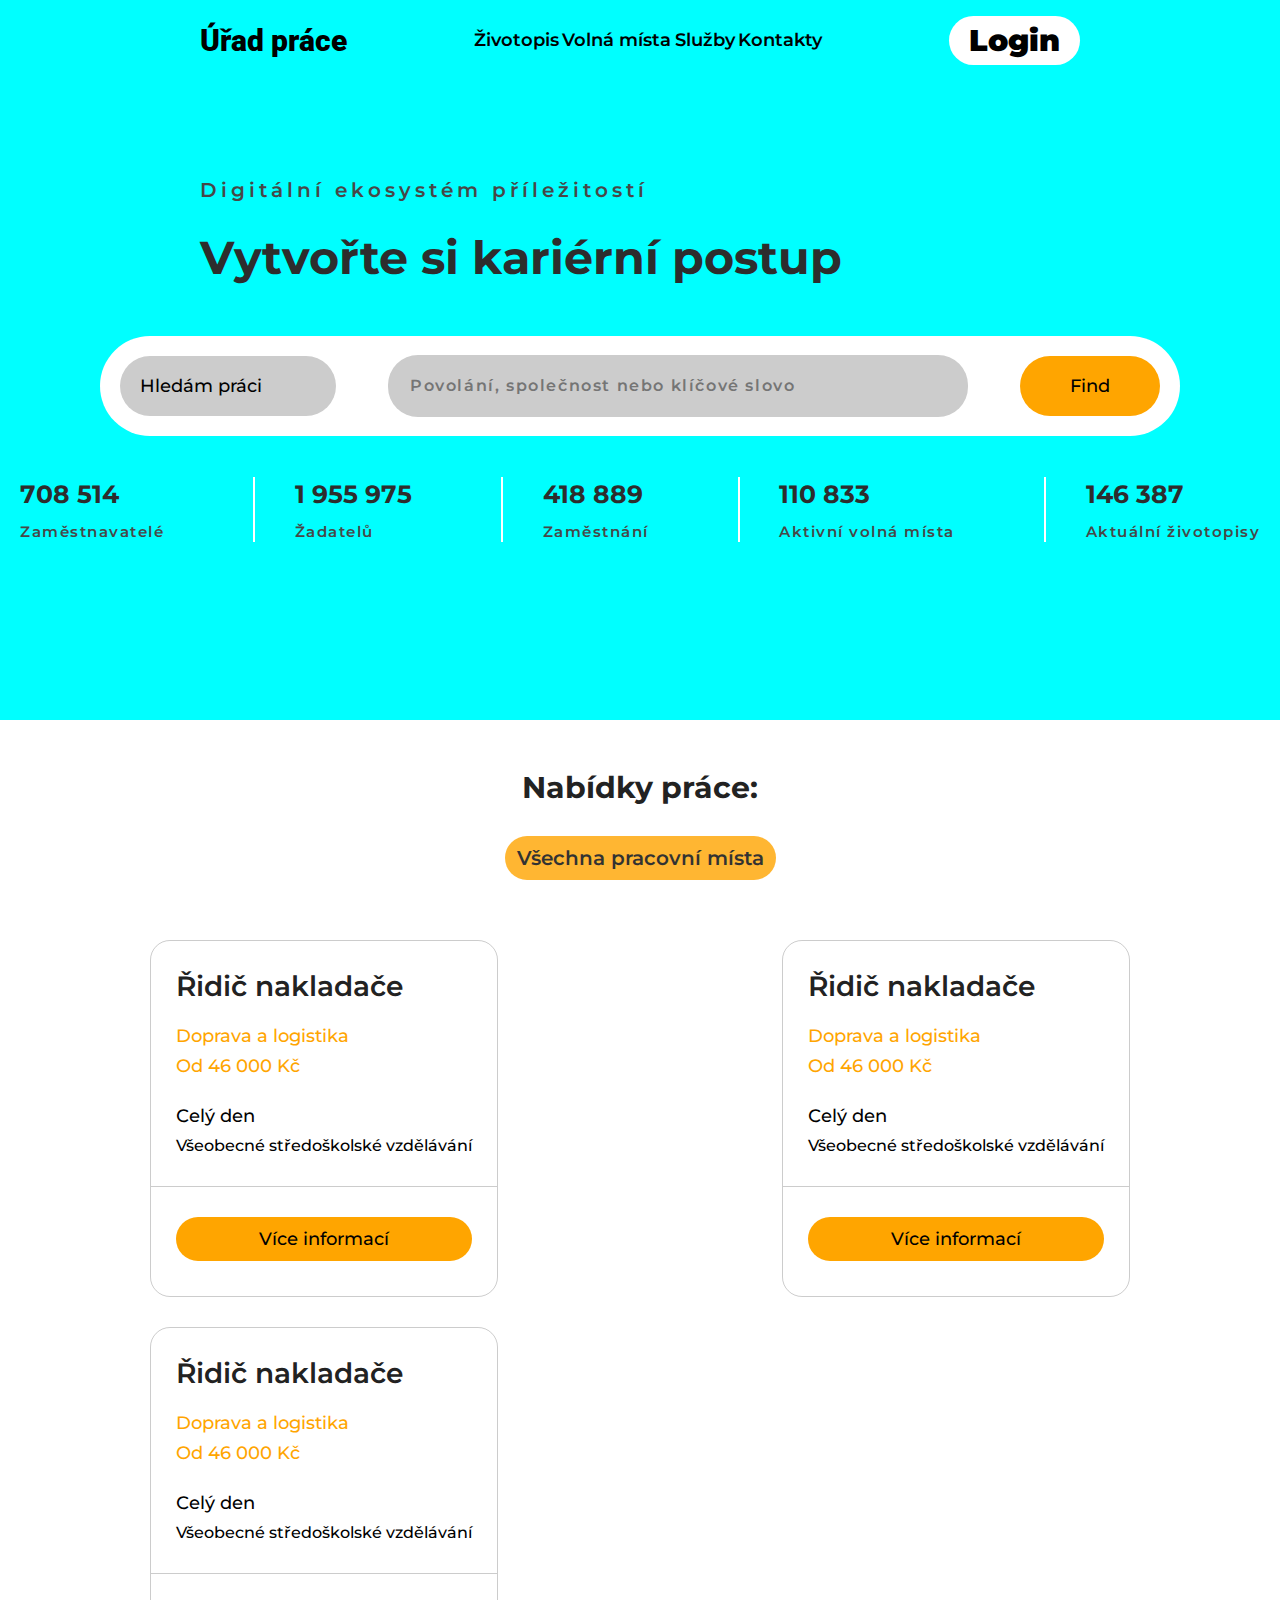
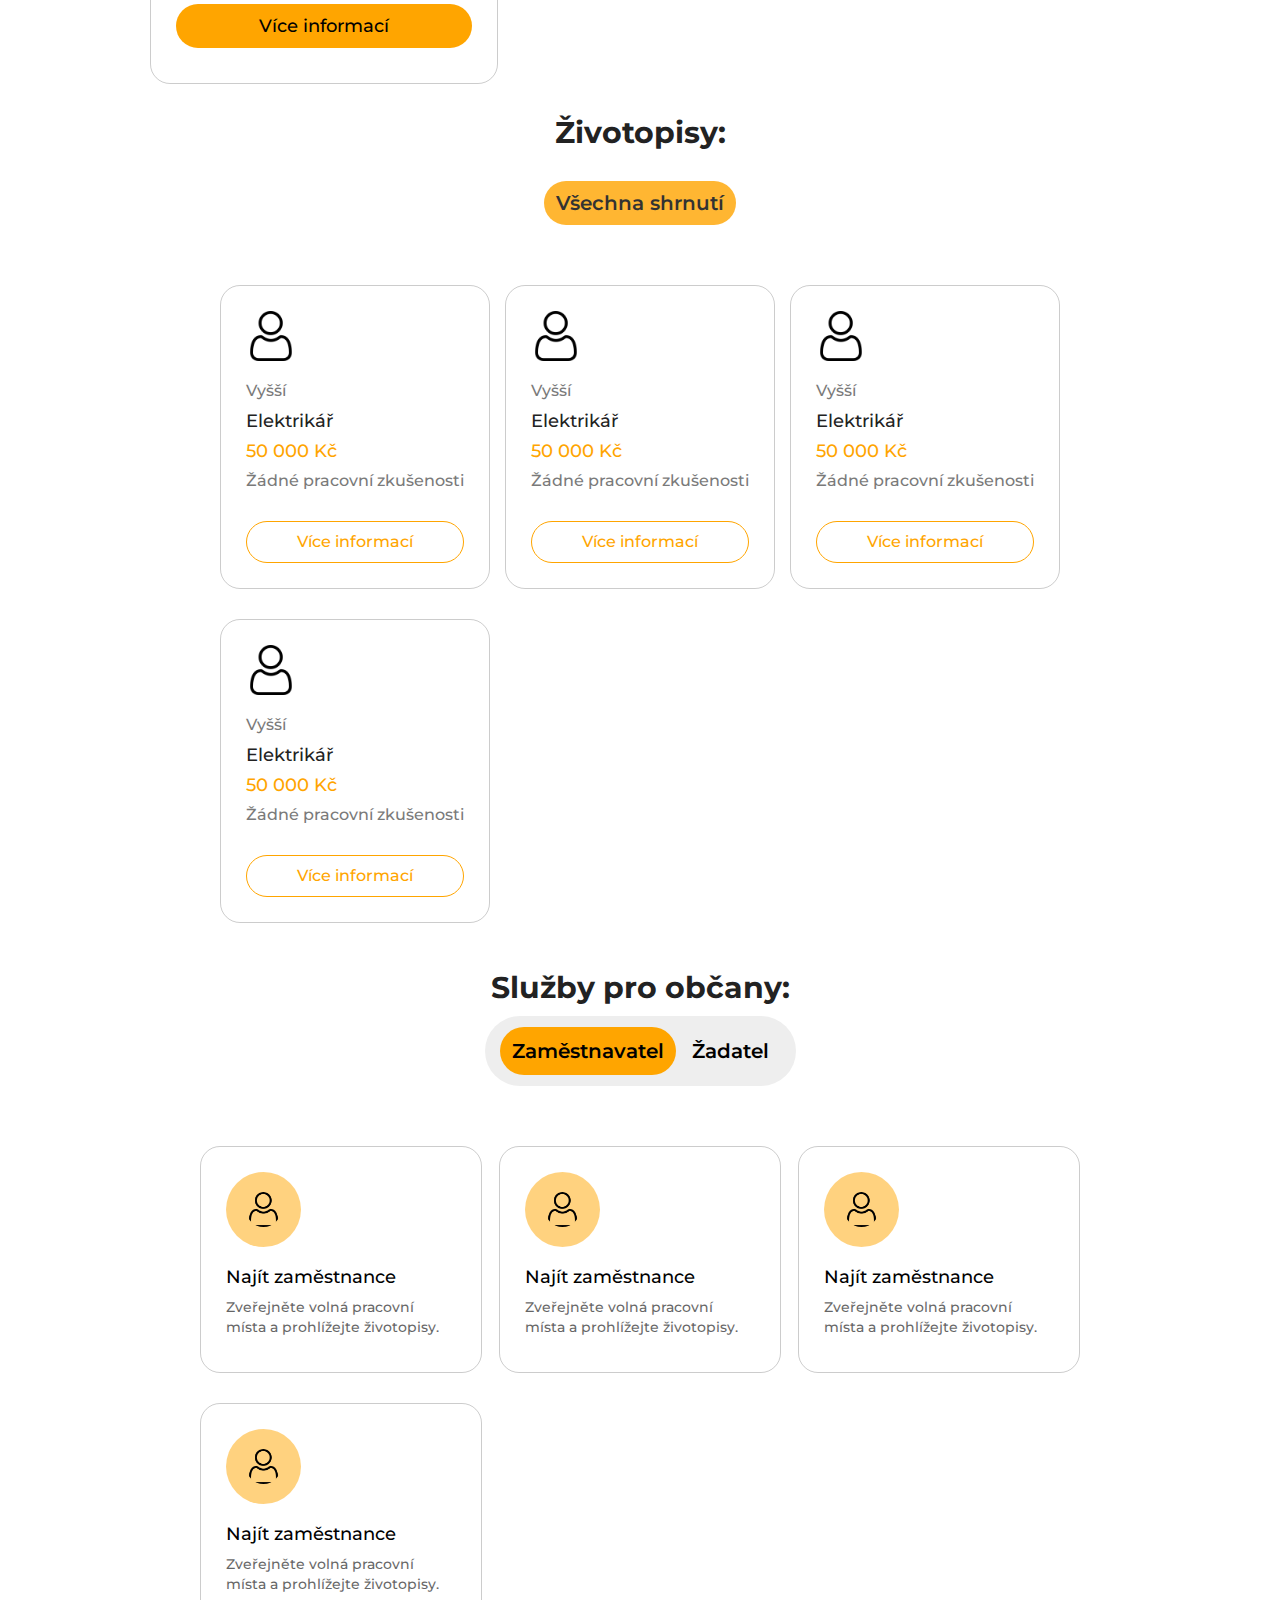
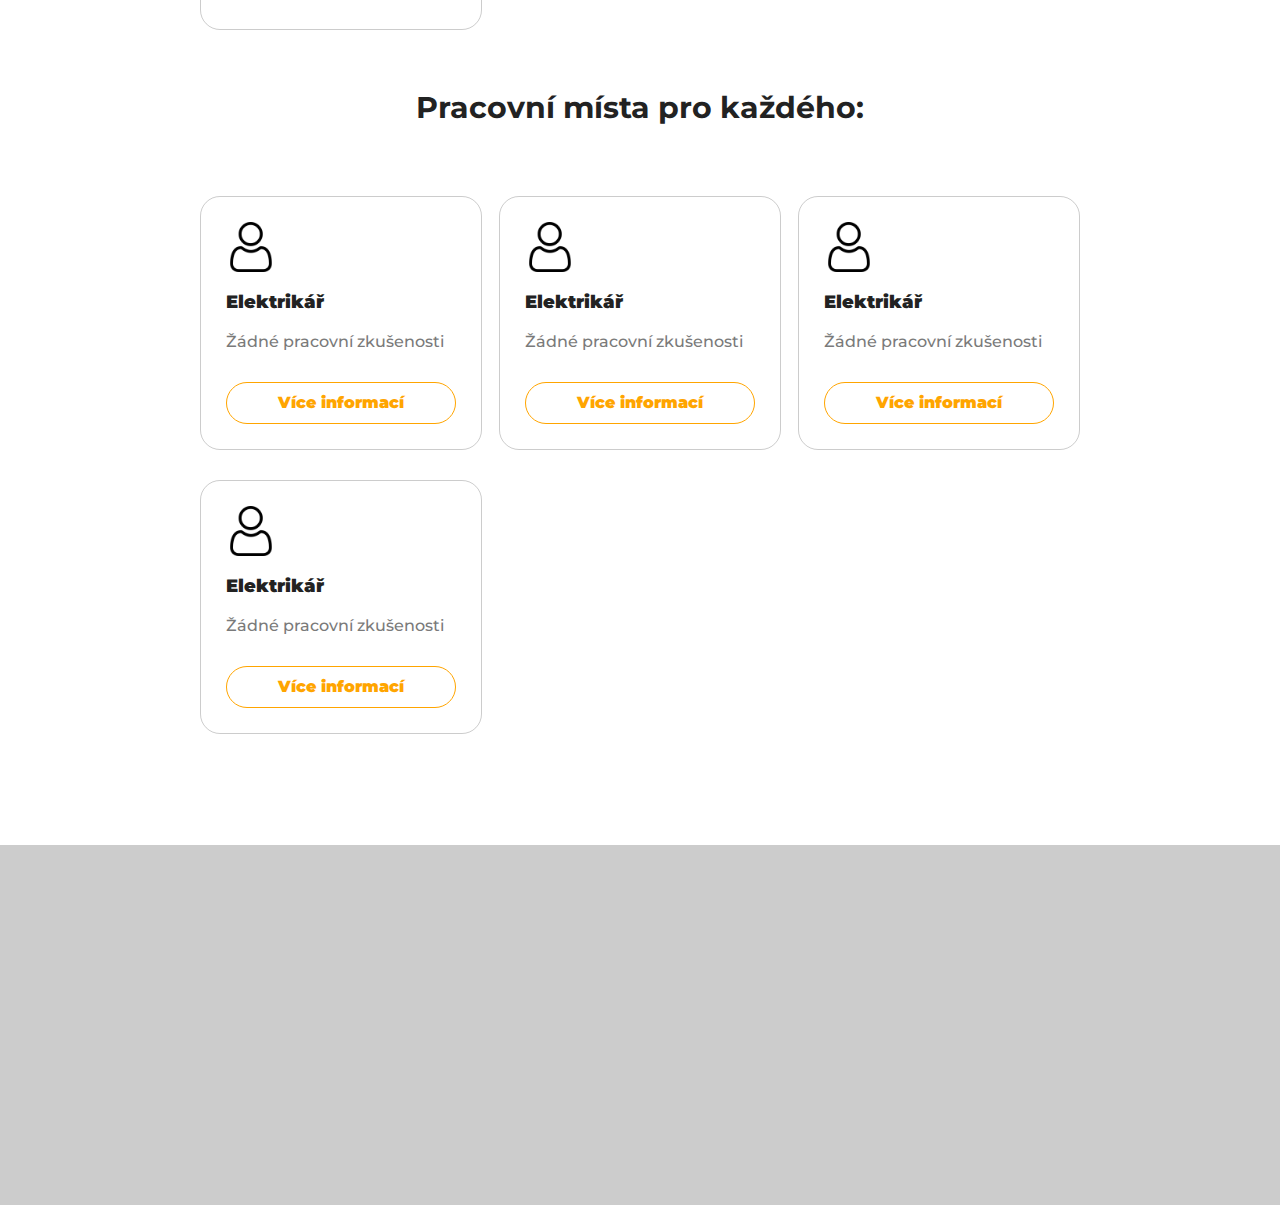
==== commit 9a489881: "ebanina" ====
--- a/index.html
+++ b/index.html
@@ -295,6 +295,14 @@
             </div>
         </div>
     </section>
+
+    <!--NEW SECTION-->
+
+    <footer>
+        <div class="footer">
+            
+        </div>
+    </footer>
     <script src="/js/main.js"></script>
 </body>
 </html>--- a/css/style.css
+++ b/css/style.css
@@ -442,7 +442,7 @@
 /* NEW SECTION */
 
 .main__section-3{
-    height: 70vh;
+    height: 60vh;
 }
 .sluzby__info{
     display: flex;
@@ -529,7 +529,7 @@
 /* NEW SECTION */
 
 .main__section-4{
-    height: 60vh;
+    height: 50vh;
 }
 .main__section-4 h3:first-child{
     padding: 0 200px;
@@ -633,4 +633,8 @@
     text-decoration: none;
     color: #000;
 }
-
+.footer{
+    height: 40vh;
+    background-color: rgba(0, 0, 0, 0.2);
+}
+
--- a/css/phone-version.css
+++ b/css/phone-version.css
@@ -121,6 +121,9 @@
         padding: 0 0 ;
         text-align: center;
     }
+    .main__section-4{
+        height: 165vh;
+    }
     .mista__list{
         padding: 0 0;
         flex-direction: column;
@@ -250,6 +253,9 @@
         padding: 0 0 ;
         text-align: center;
     }
+    .main__section-4{
+        height: 90vh;
+    }
     .mista__list{
         padding: 0 65px;
     }
@@ -258,7 +264,7 @@
     }
 }
 
-@media screen and (min-width: 1000px) and (max-width: 1499px) {
+@media screen and (min-width: 1000px) and (max-width: 1527px) {
     header{
         height: 80vh;
     }
@@ -319,6 +325,9 @@
         padding: 0 0 ;
         text-align: center;
     }
+    .main__section-4{
+        height: 85vh;
+    }
     .mista__list{
         padding: 0 200px;
     }
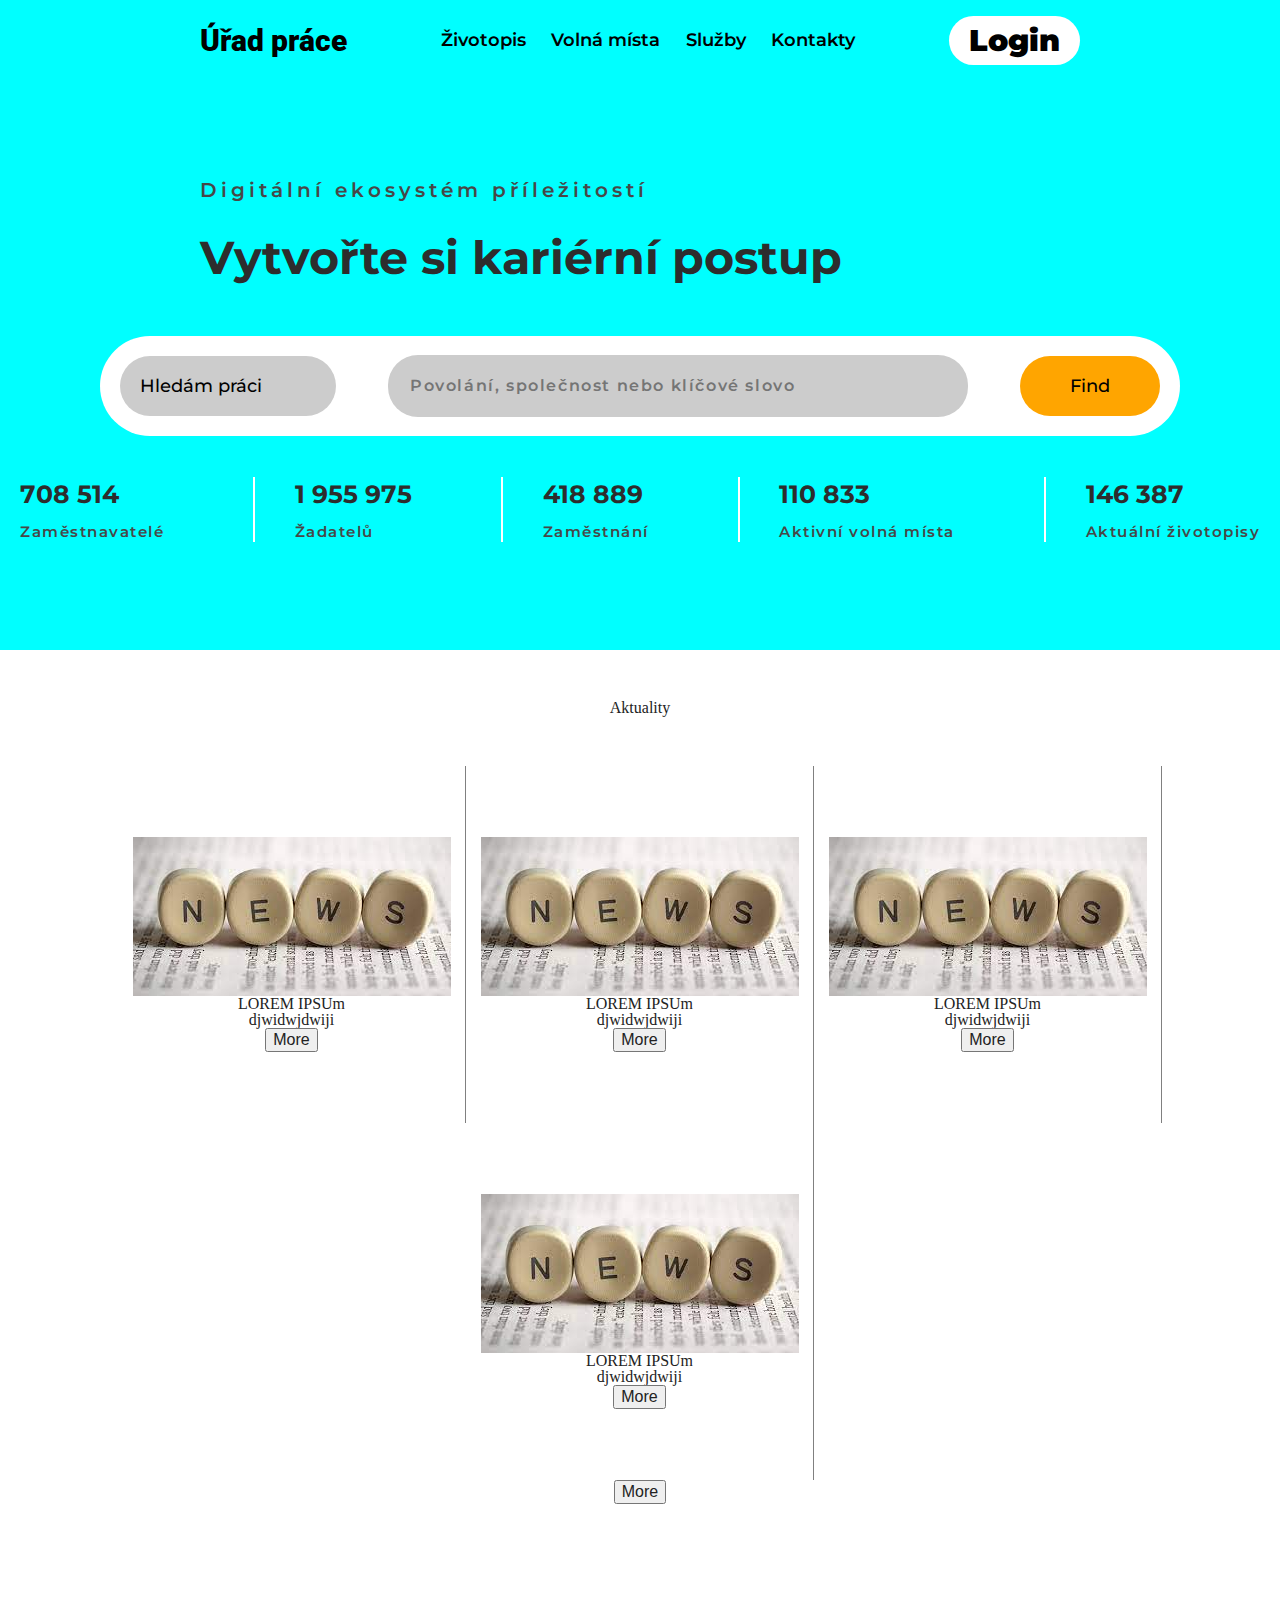
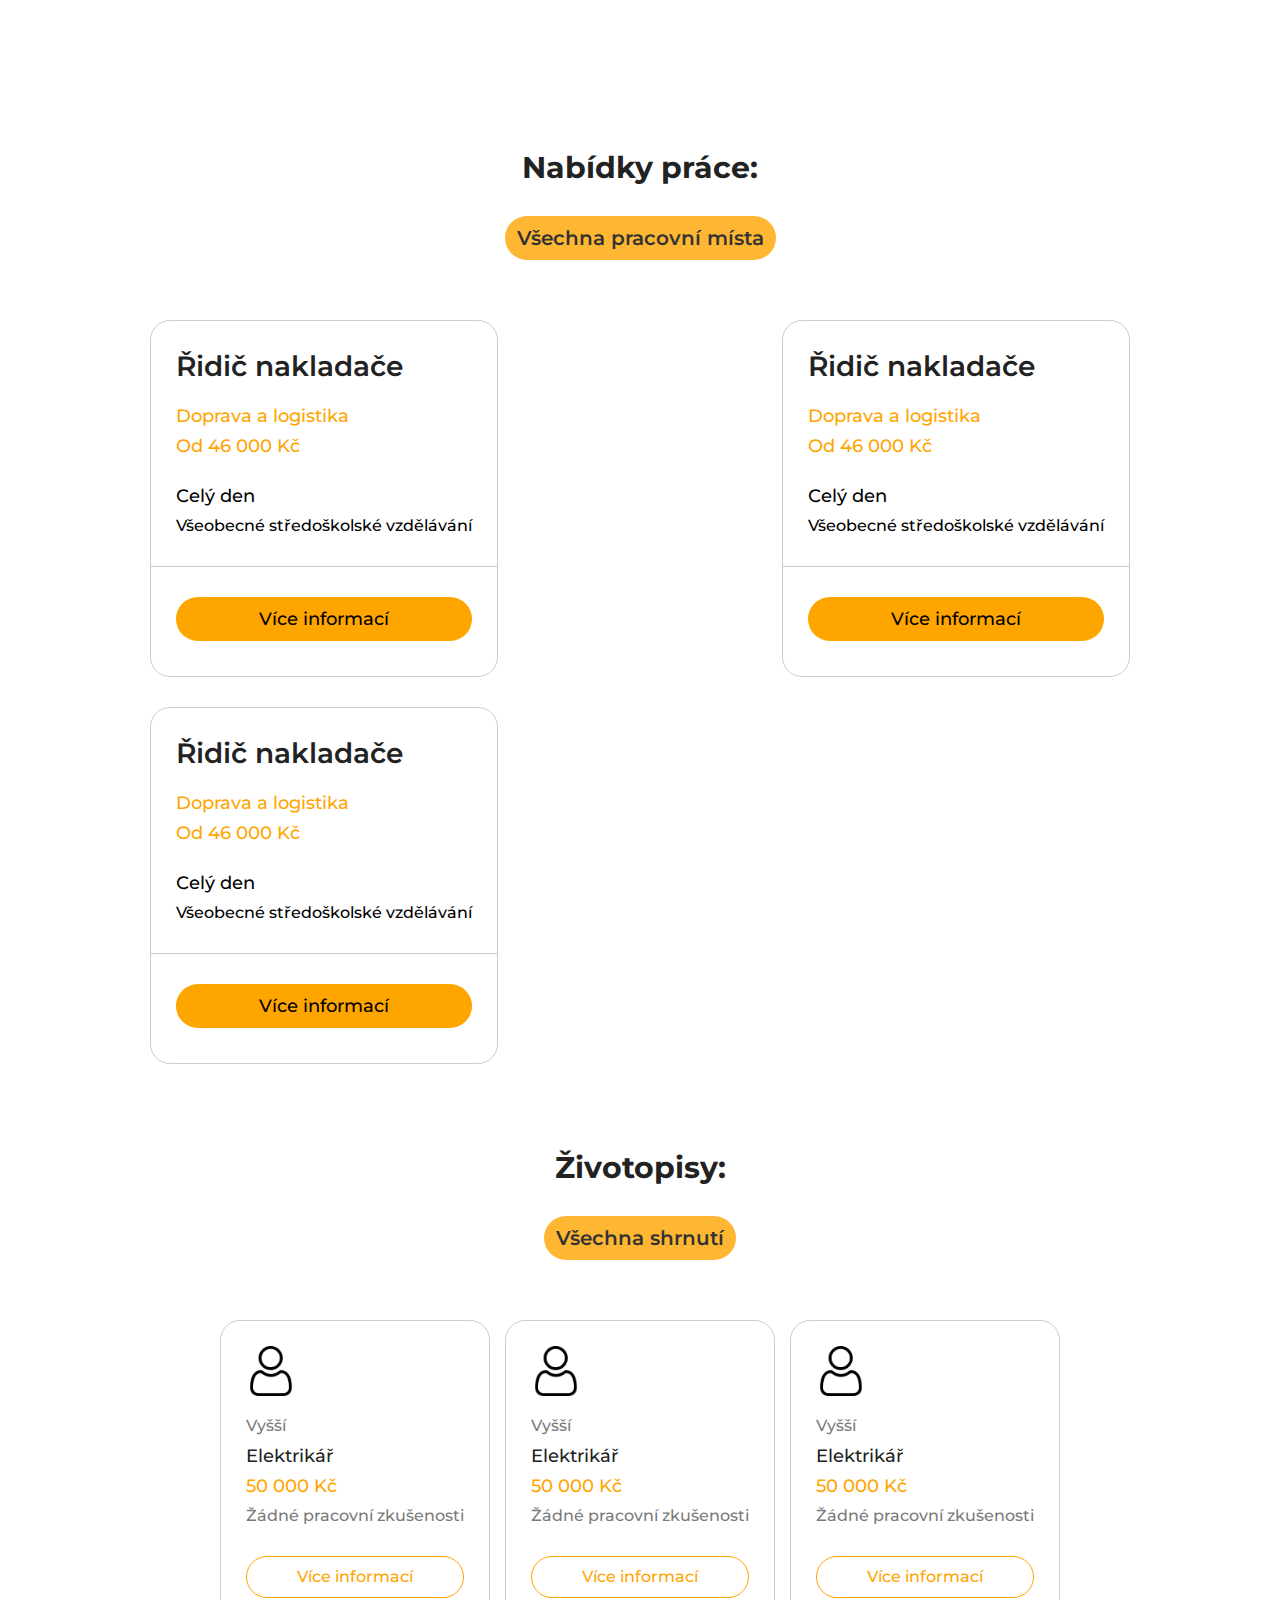
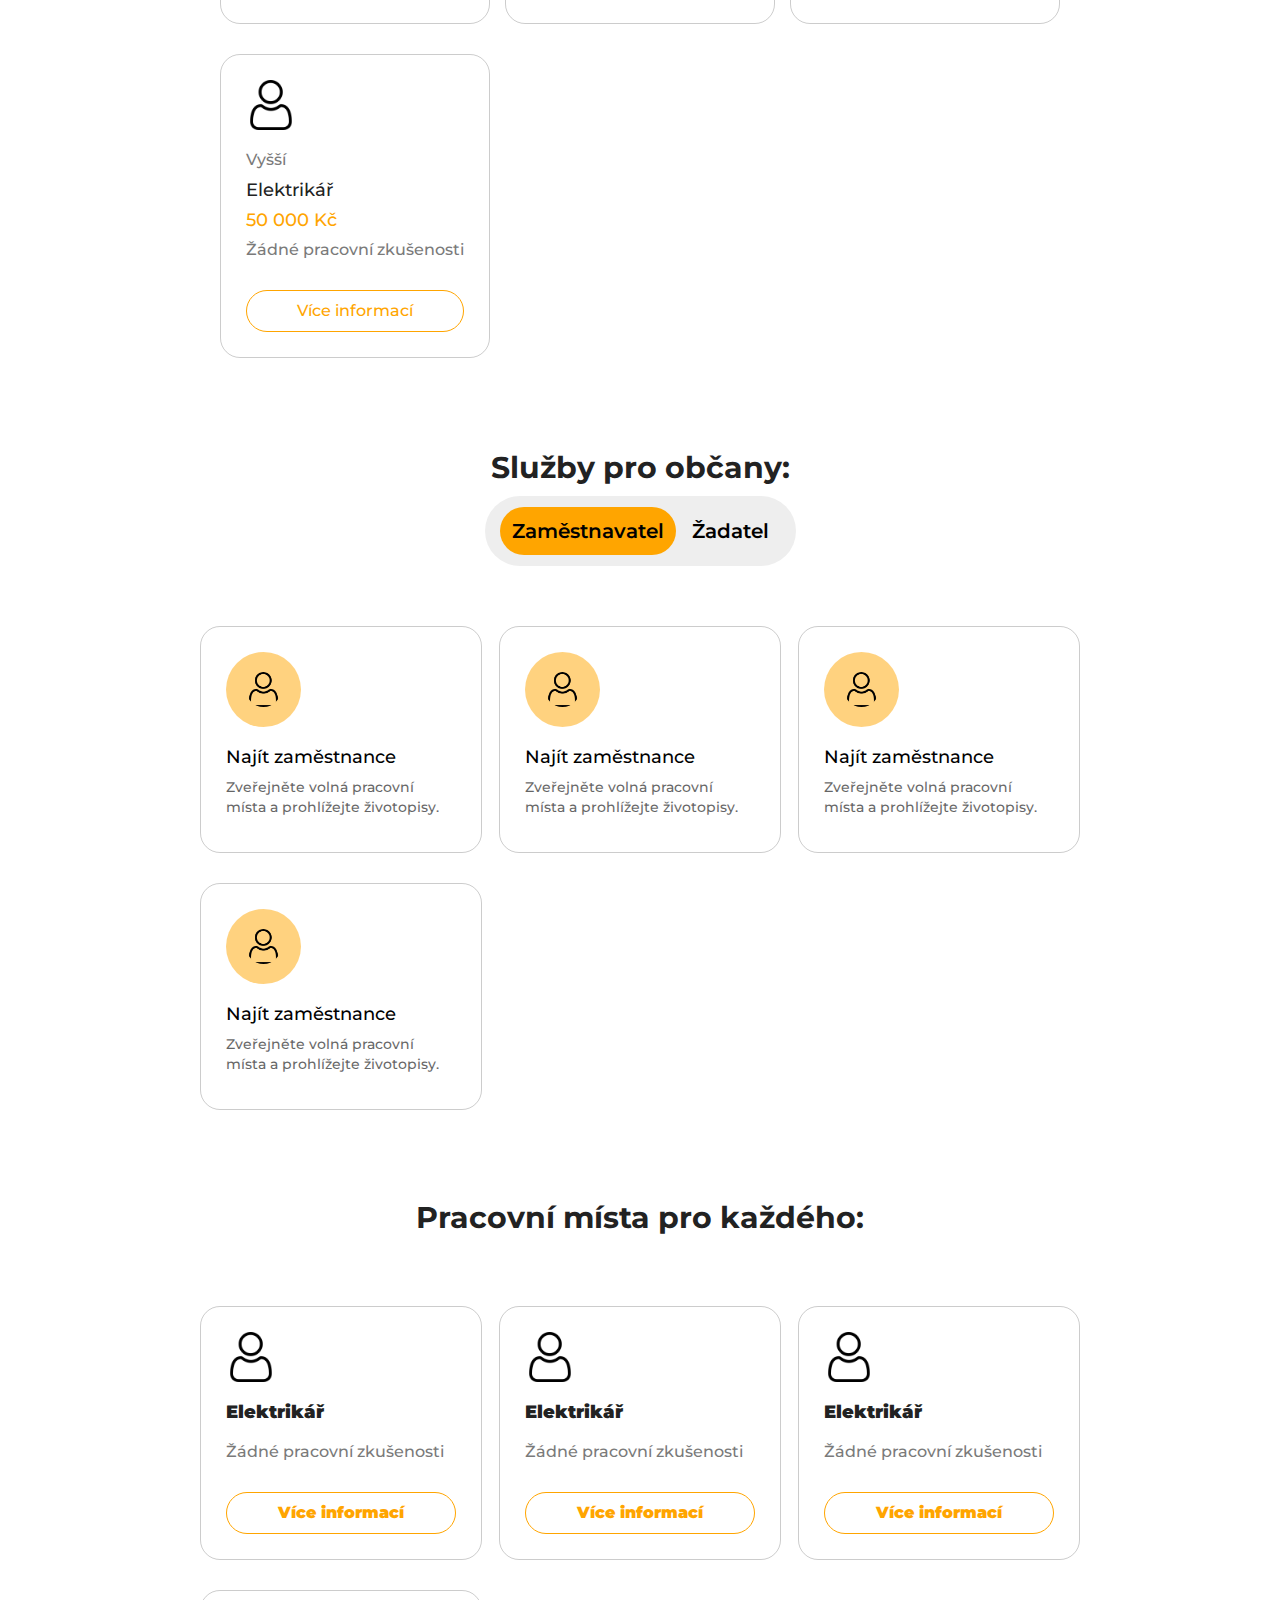
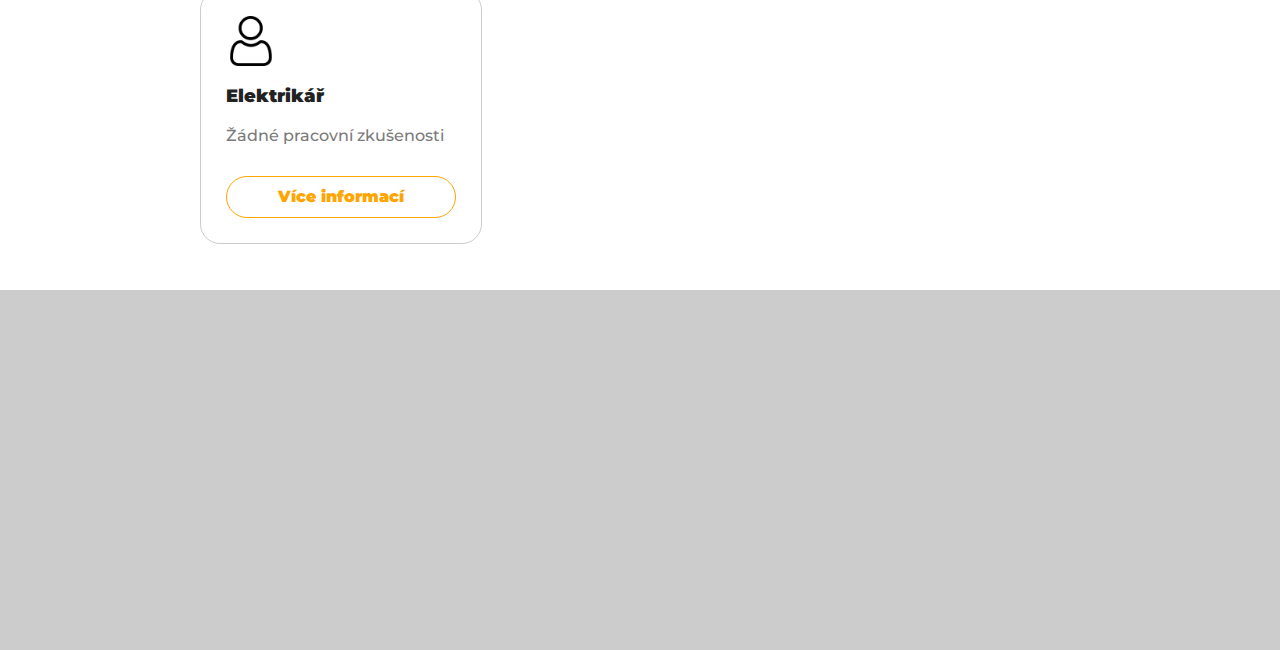
==== commit 286546ea: "Added aktuality section" ====
--- a/index.html
+++ b/index.html
@@ -88,8 +88,41 @@
         </div>
     </header>
 
-    <!--NEW SECTION-->
-
+
+    <!--NEW SECTION-->
+    <section class="main__section" id="news">
+          <h3>Aktuality</h3>  
+        <div class="news__section">
+            <div class="news__item">
+                <img src="/img/download.jpeg" alt="news">
+                <h2>LOREM IPSUm</h2>
+                <p>djwidwjdwiji</p>
+                <button type="button">More </button>
+            </div>
+            <div class="news__item">
+                <img src="/img/download.jpeg" alt="news">
+                <h2>LOREM IPSUm</h2>
+                <p>djwidwjdwiji</p>
+                <button type="button">More </button>
+            </div>
+            <div class="news__item">
+                <img src="/img/download.jpeg" alt="news">
+                <h2>LOREM IPSUm</h2>
+                <p>djwidwjdwiji</p>
+                <button type="button">More </button>
+            </div>
+            <div class="news__item">
+                <img src="/img/download.jpeg" alt="news">
+                <h2>LOREM IPSUm</h2>
+                <p>djwidwjdwiji</p>
+                <button type="button">More </button>
+            </div>
+        </div>
+        <button>More</button>
+    </section>
+
+
+    <!--NEW SECTION-->
     <section class="main__section">
         <div class="work__list-info">
             <h3>Nabídky práce:</h3>
--- a/css/style.css
+++ b/css/style.css
@@ -38,7 +38,7 @@
 	margin: 4px 0;
 }
 .main__buttons{
-    width: 40%;
+    width: 50%;
 }
 .main__buttons ul{
     display: flex;
@@ -52,6 +52,11 @@
     font-weight: 600;
     font-size: 18px;
     line-height: 22px;
+    padding: 5px 5px;
+}
+.main__buttons ul a:hover{
+    background-color: #fff;
+    border-radius: 30px;
 }
 .main__buttons ul li a{
     text-decoration: none;
@@ -603,6 +608,10 @@
 .menu__button.active{
     position: fixed;
     z-index: 1;
+    background-color: #444;
+}
+.menu__button.active span{
+    background-color: #fff;
 }
 .main__buttons.active{
     padding-top: 100px;
@@ -611,20 +620,21 @@
     width: 100%;
     height: 100vh;
     margin-top: 100vh;
-    background-color: rgba(0, 0, 0, 0.5);
+    background-color: rgba(255, 255,255, 1);
     justify-content: space-around;
     flex-direction: column;
 }
 .main__buttons.active ul{
     flex-direction: column;
-    margin-top: -100px;
-    height: 70%;
+    margin-top: -150px;
+    height: 60%;
 }
 .main__buttons.active ul li{
     text-align: center;
     padding: 15px 50px;
-    background-color: rgba(255, 255, 255, 0.9);
-    border-radius: 30px;
+    background-color: rgba(0, 0, 0, 0.7);
+    border-radius: 30px;
+    color: #fff;
 }
 body.active{
     overflow: hidden;
@@ -638,3 +648,25 @@
     background-color: rgba(0, 0, 0, 0.2);
 }
 
+#news{
+    text-align: center;
+    margin-top: 50px;
+}
+
+.news__section{
+    margin-top: 50px;
+    text-align: center;
+    display: flex;
+    flex-wrap: wrap;
+    justify-content: center;
+}
+.news__item{
+    border-right: 0.5px grey solid;
+    width: 347px;
+    height: 357px;
+    display: flex;
+    flex-direction: column;
+    justify-content: center;
+    align-items: center;
+}
+
--- a/css/phone-version.css
+++ b/css/phone-version.css
@@ -134,7 +134,7 @@
 }
 @media screen and (min-width: 700px) and (max-width: 999px) {
     header{
-        height: 100vh;
+        height: 800px;
     }
     .wrapper{
         padding: 0 0;
@@ -164,7 +164,7 @@
         padding-left: 10px;
     }
     .main__section{
-        height: 150vh;
+        height: 1400px;
     }
     .find__work{
         margin: 0 0;
@@ -221,7 +221,7 @@
         margin-bottom: 30px;
     }
     .main__section-2{
-        height: 110vh;
+        height: 900px;
     }
     .cv__info{
         padding: 0 0;
@@ -247,14 +247,14 @@
         margin-bottom: 30px;
     }
     .main__section-3{
-        height: 95vh;
+        height: 750px;
     }
     .main__section-4 h3:first-child{
         padding: 0 0 ;
         text-align: center;
     }
     .main__section-4{
-        height: 90vh;
+        height: 750px;
     }
     .mista__list{
         padding: 0 65px;
@@ -264,12 +264,12 @@
     }
 }
 
-@media screen and (min-width: 1000px) and (max-width: 1527px) {
+@media screen and (min-width: 1000px) and (max-width: 1341px) {
     header{
-        height: 80vh;
+        height: 650px;
     }
     .main__section{
-        height: 105vh;
+        height: 1000px;
     }
     .find__work{
         margin: 0 100px;
@@ -293,7 +293,7 @@
         margin-bottom: 30px;
     }
     .main__section-2{
-        height: 95vh;
+        height: 900px;
     }
     .cv__info{
         padding: 0 0;
@@ -319,14 +319,14 @@
         margin-bottom: 30px;
     }
     .main__section-3{
-        height: 80vh;
+        height: 750px;
     }
     .main__section-4 h3:first-child{
         padding: 0 0 ;
         text-align: center;
     }
     .main__section-4{
-        height: 85vh;
+        height: 700px;
     }
     .mista__list{
         padding: 0 200px;
@@ -335,3 +335,74 @@
         margin-bottom: 30px;
     }
 }
+@media screen and (min-width: 1342px) and (max-width: 1500px){
+    header{
+        height: 650px;
+    }
+    .main__section{
+        height: 600px;
+    }
+    .find__work{
+        margin: 0 100px;
+        margin-top: 50px;
+    }
+    .numbers{
+        display: flex;
+        padding: 0 20px;
+    }
+    .work__list-info{
+        padding: 0 0;
+        flex-direction: column;
+    }
+    .work__list-info h3{
+        padding-bottom: 20px;
+    }
+    .work__list{
+        padding: 0 150px;
+    }
+    .list__item{
+        margin-bottom: 30px;
+    }
+    .main__section-2{
+        height: 850px;
+    }
+    .cv__info{
+        padding: 0 0;
+        flex-direction: column;
+    }
+    .cv__info h3{
+        padding-bottom: 20px;
+    }
+    .cv__list{
+        padding: 0 220px;
+    }
+    .cv__item{
+        margin-bottom: 30px;
+    }
+    .sluzby__info{
+        padding: 0 0;
+        flex-direction: column;
+    }
+    .sluzby__list{
+        padding: 0 200px;
+    }
+    .sluzby__item{
+        margin-bottom: 30px;
+    }
+    .main__section-3{
+        height: 750px;
+    }
+    .main__section-4 h3:first-child{
+        padding: 0 0 ;
+        text-align: center;
+    }
+    .main__section-4{
+        height: 700px;
+    }
+    .mista__list{
+        padding: 0 200px;
+    }
+    .mista__item{
+        margin-bottom: 30px;
+    }
+}
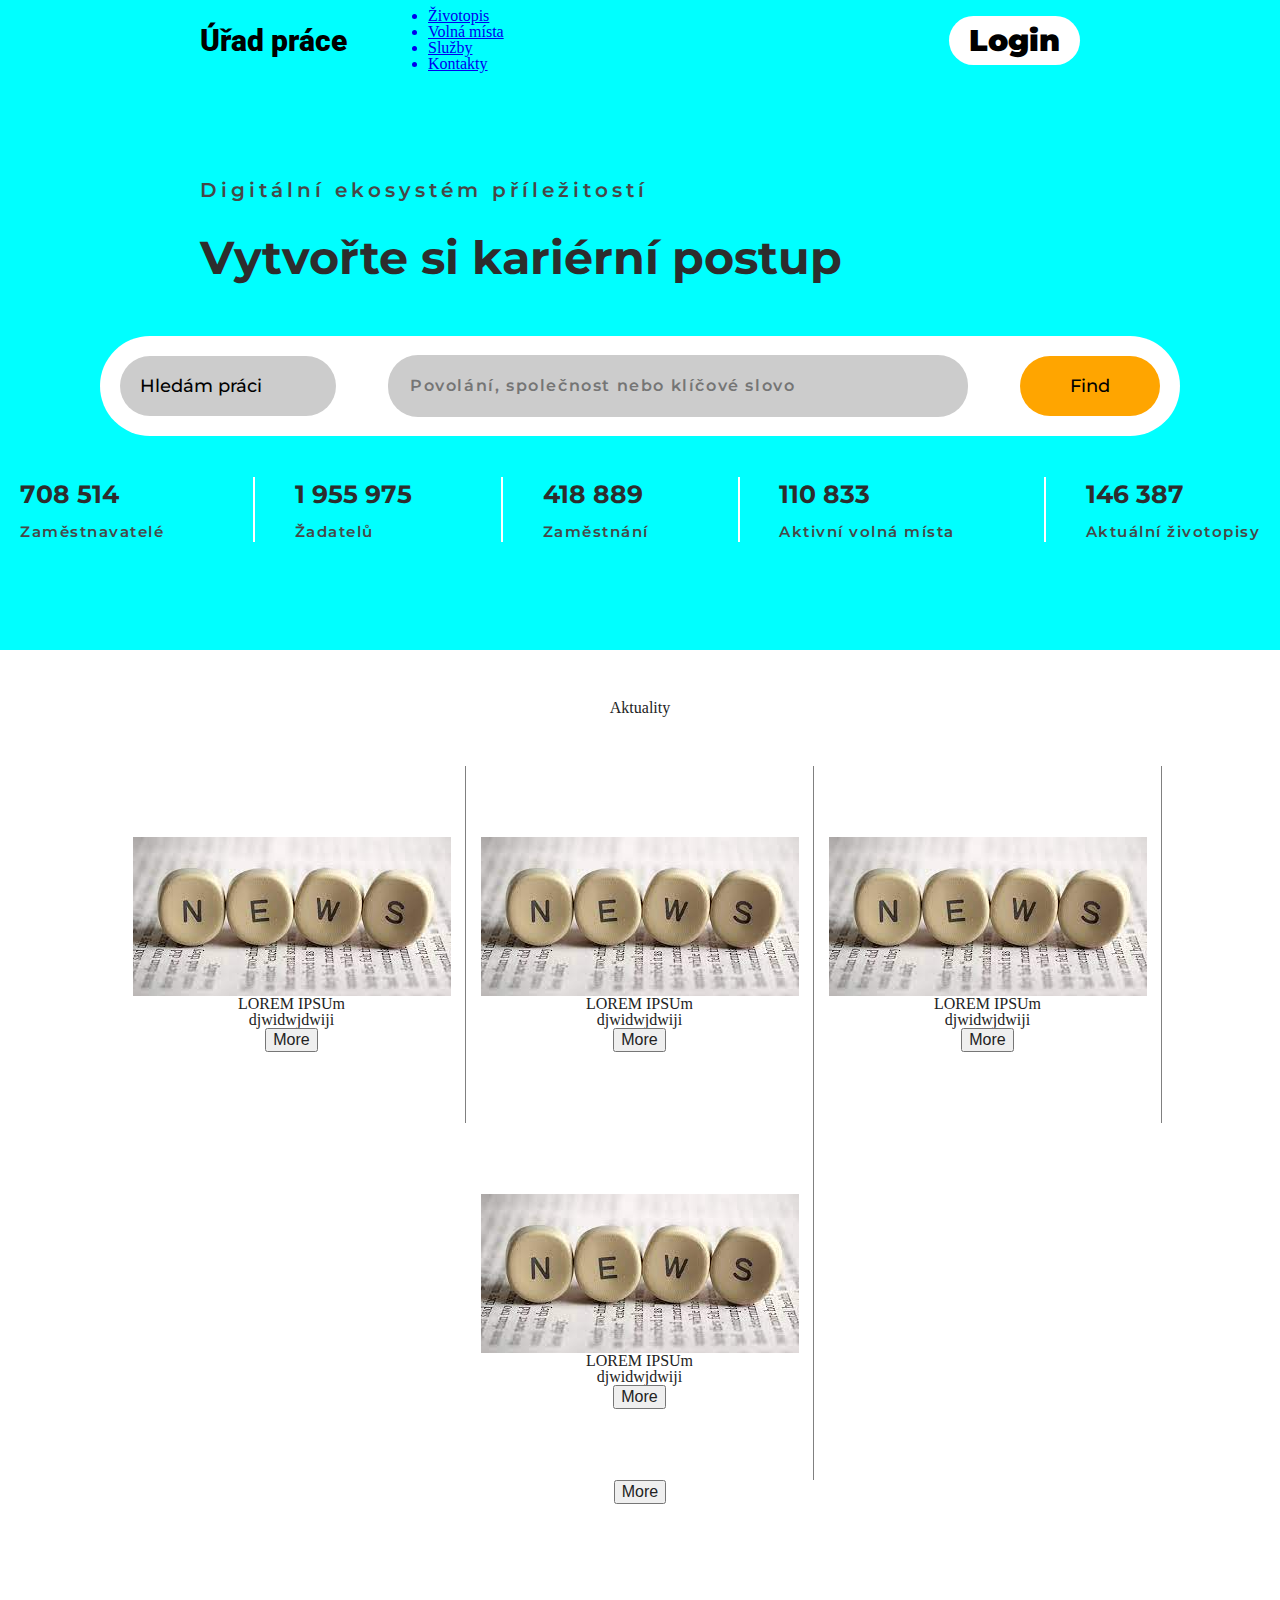
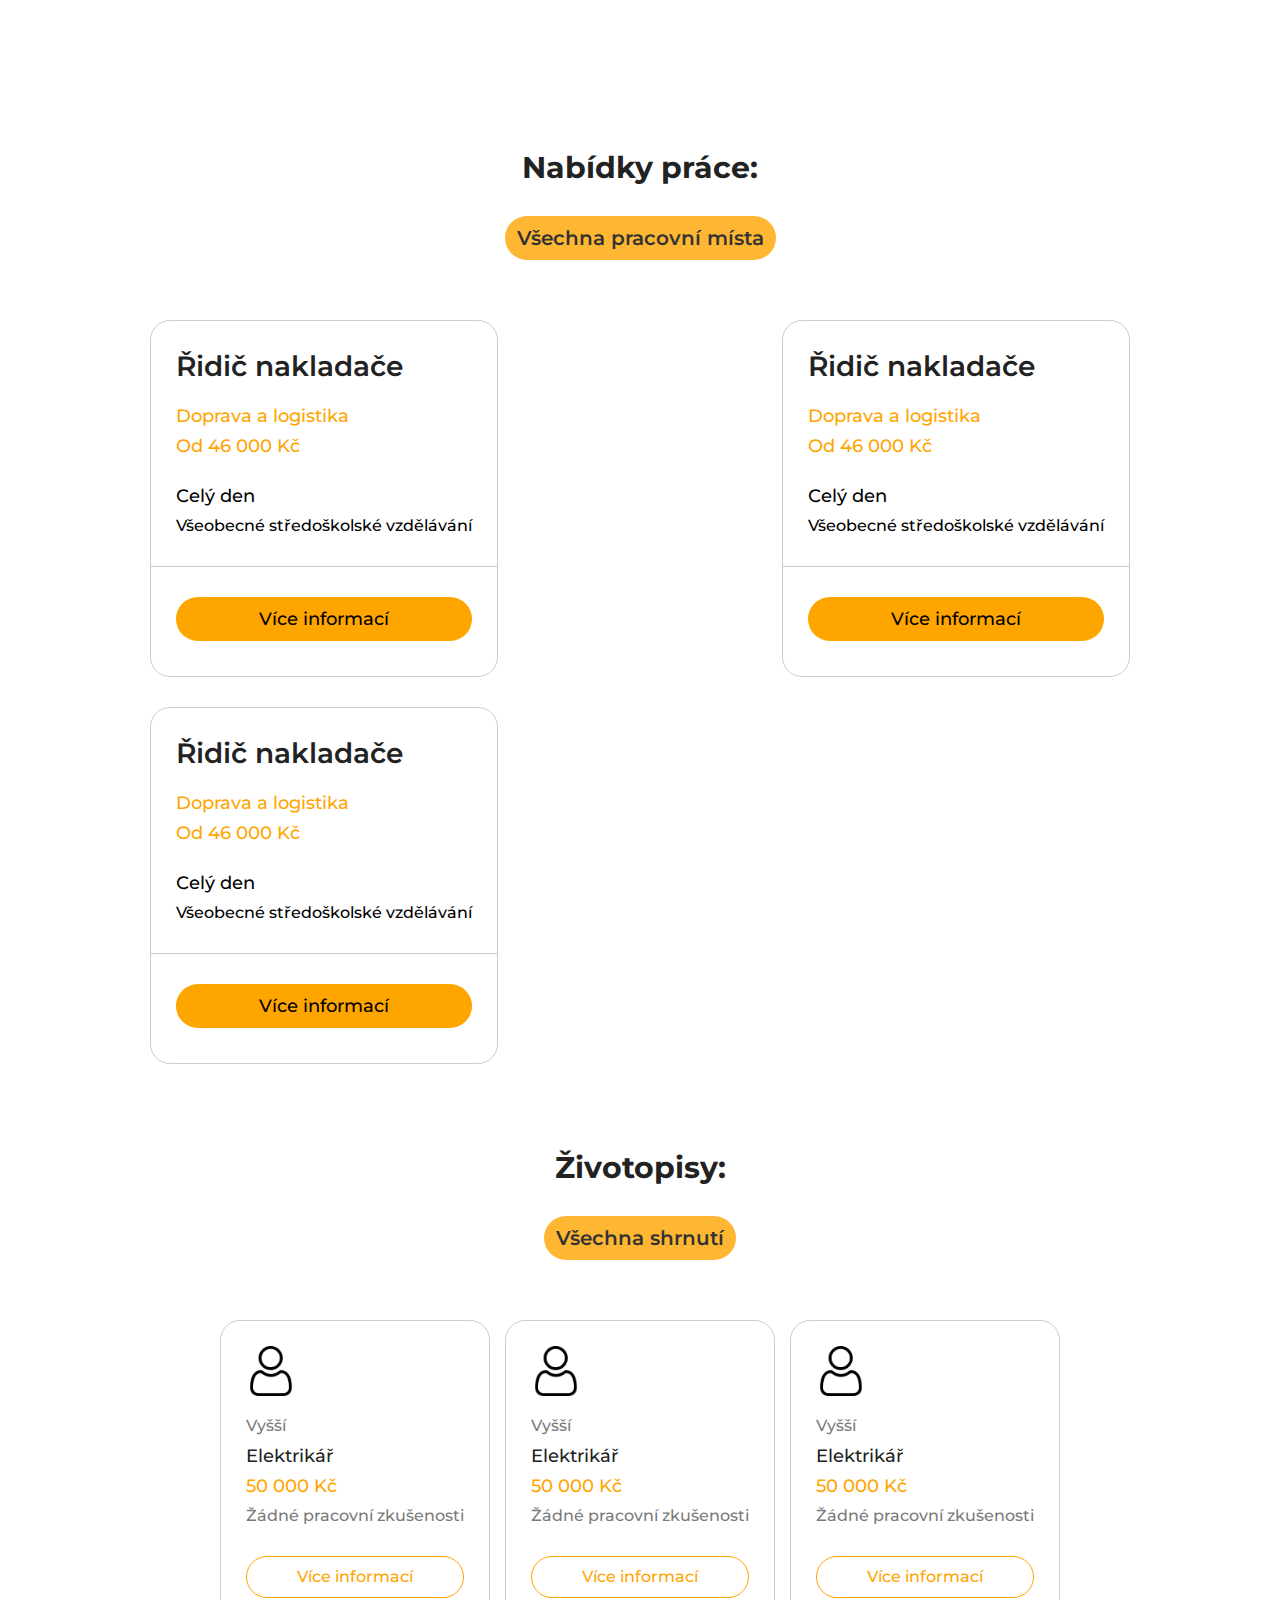
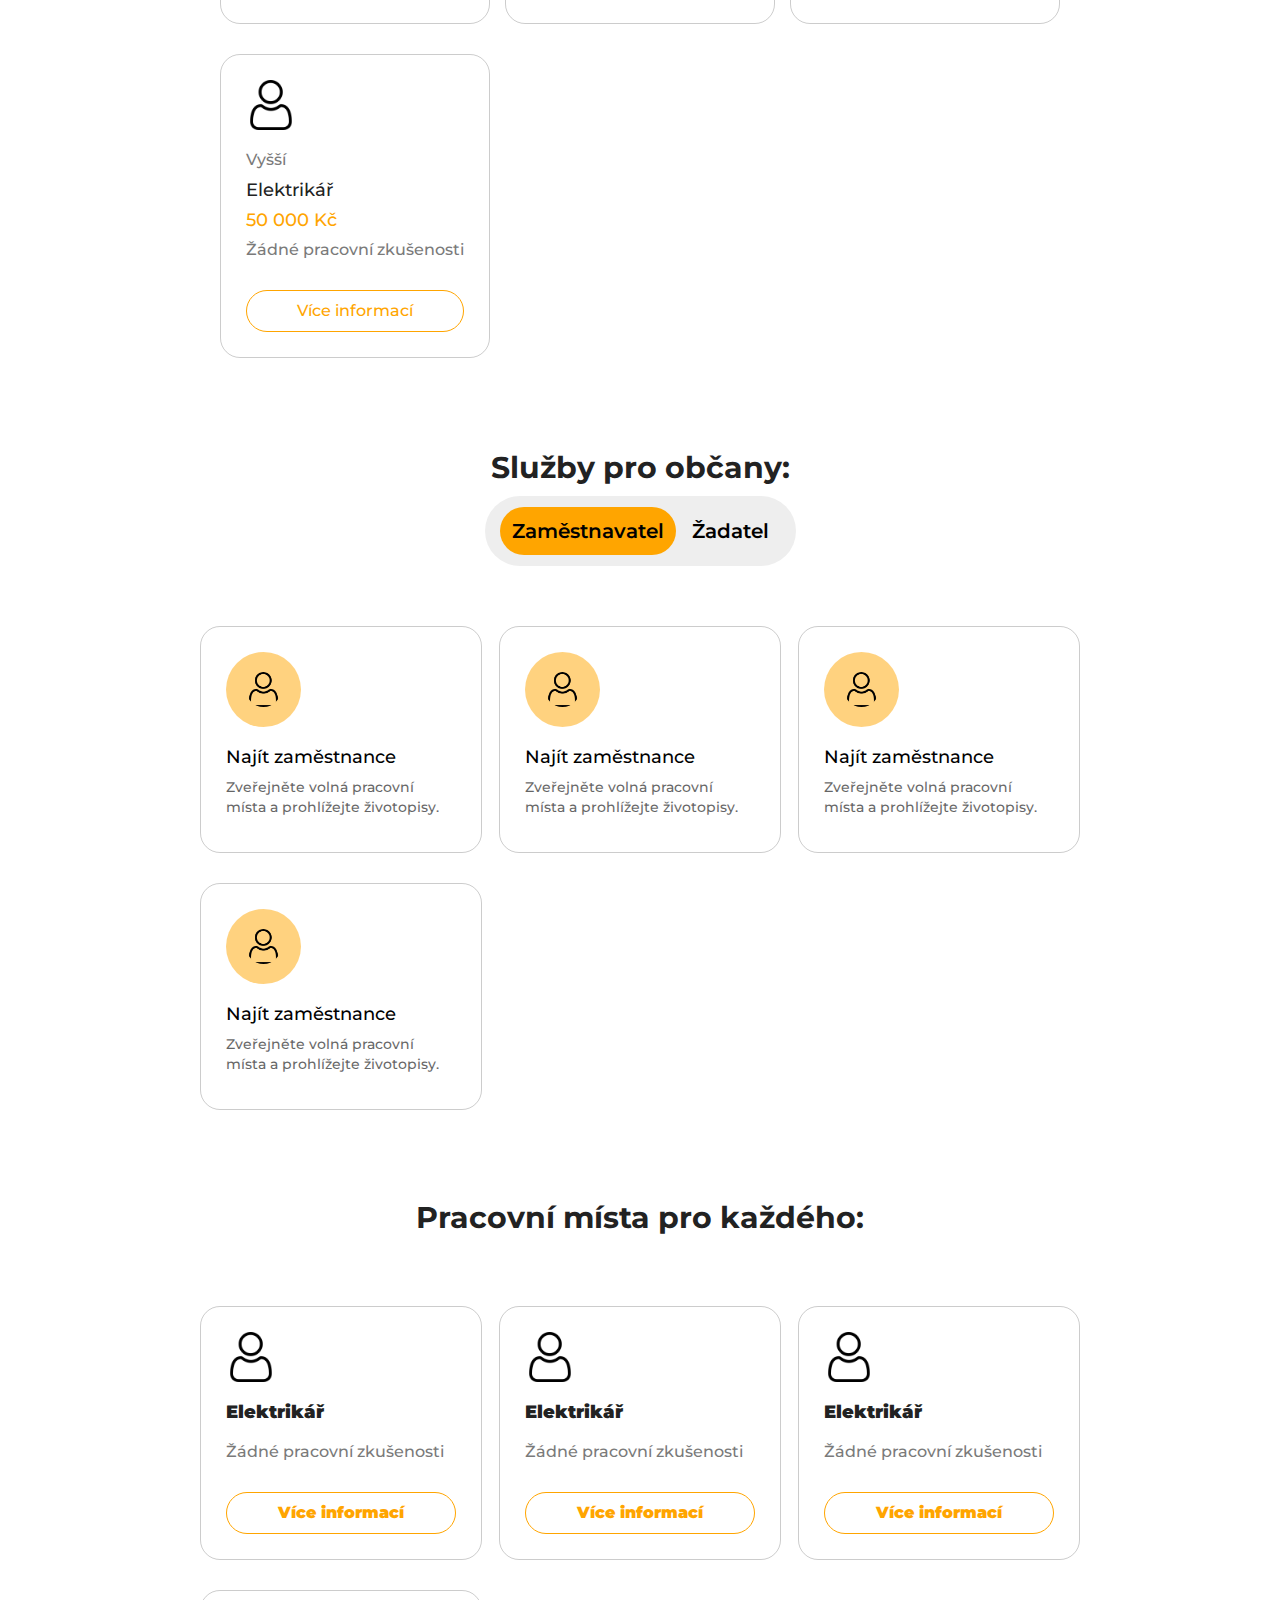
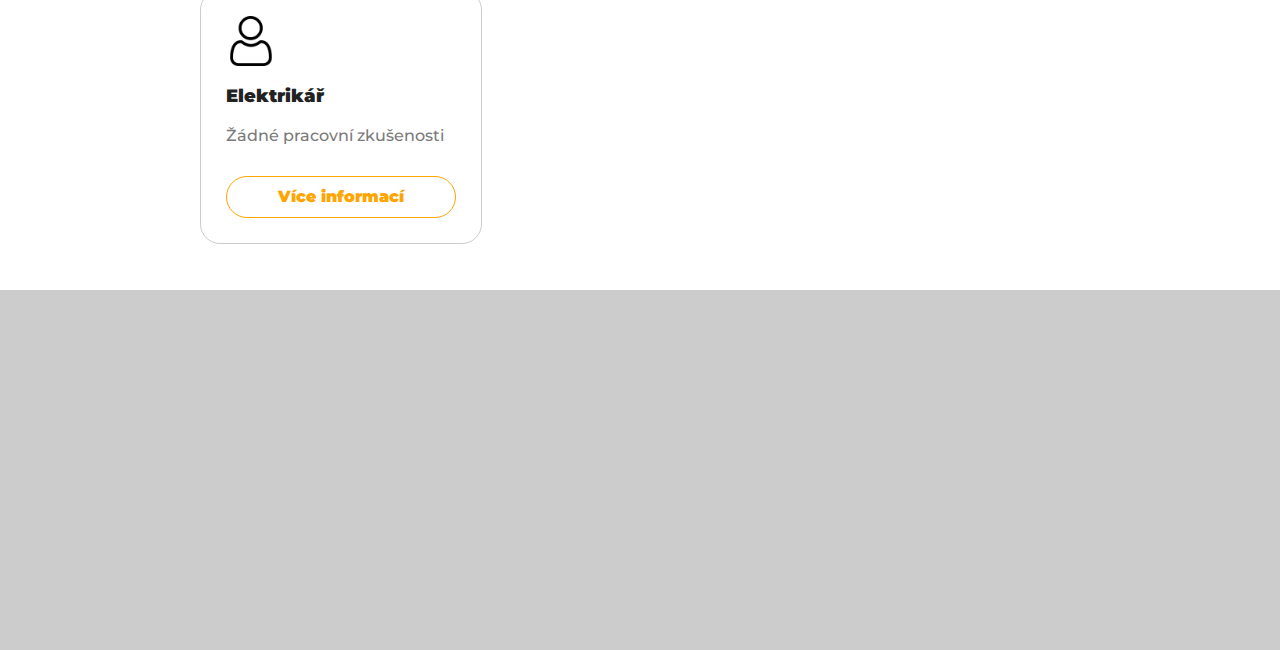
==== commit ddd09652: "123" ====
--- a/index.html
+++ b/index.html
@@ -30,12 +30,12 @@
                     <span></span>
                 </div>
                 <div class="main__buttons">
-                    <ul>
+                    <div>
                         <a href="#"><li class="main__buttons-text">Životopis</li></a>
                         <a href="#"><li class="main__buttons-text">Volná místa</li></a>
                         <a href="#"><li class="main__buttons-text">Služby</li></a>
                         <a href="#"><li class="main__buttons-text">Kontakty</li></a>
-                    </ul>
+                    </div>
                 </div>
                 <a href="/login/index.html" class="login">
                     <h3>Login</h3>
--- a/css/style.css
+++ b/css/style.css
@@ -1,6 +1,6 @@
 
 header{
-    height: 70vh;
+    height: 650px;
     background-color: aqua;
 }
 .wrapper{
@@ -225,7 +225,7 @@
 /* NEW SECTION */
 
 .main__section{
-    height: 60vh;
+    height: 550px;
 }
 .work__list-info{
     display: flex;
@@ -343,7 +343,7 @@
 /* NEW SECTION */
 
 .main__section-2{
-    height: 60vh;
+    height: 500px;
 }
 .cv__info{
     display: flex;
@@ -447,7 +447,7 @@
 /* NEW SECTION */
 
 .main__section-3{
-    height: 60vh;
+    height: 650px;
 }
 .sluzby__info{
     display: flex;
@@ -534,7 +534,7 @@
 /* NEW SECTION */
 
 .main__section-4{
-    height: 50vh;
+    height: 700px;
 }
 .main__section-4 h3:first-child{
     padding: 0 200px;
